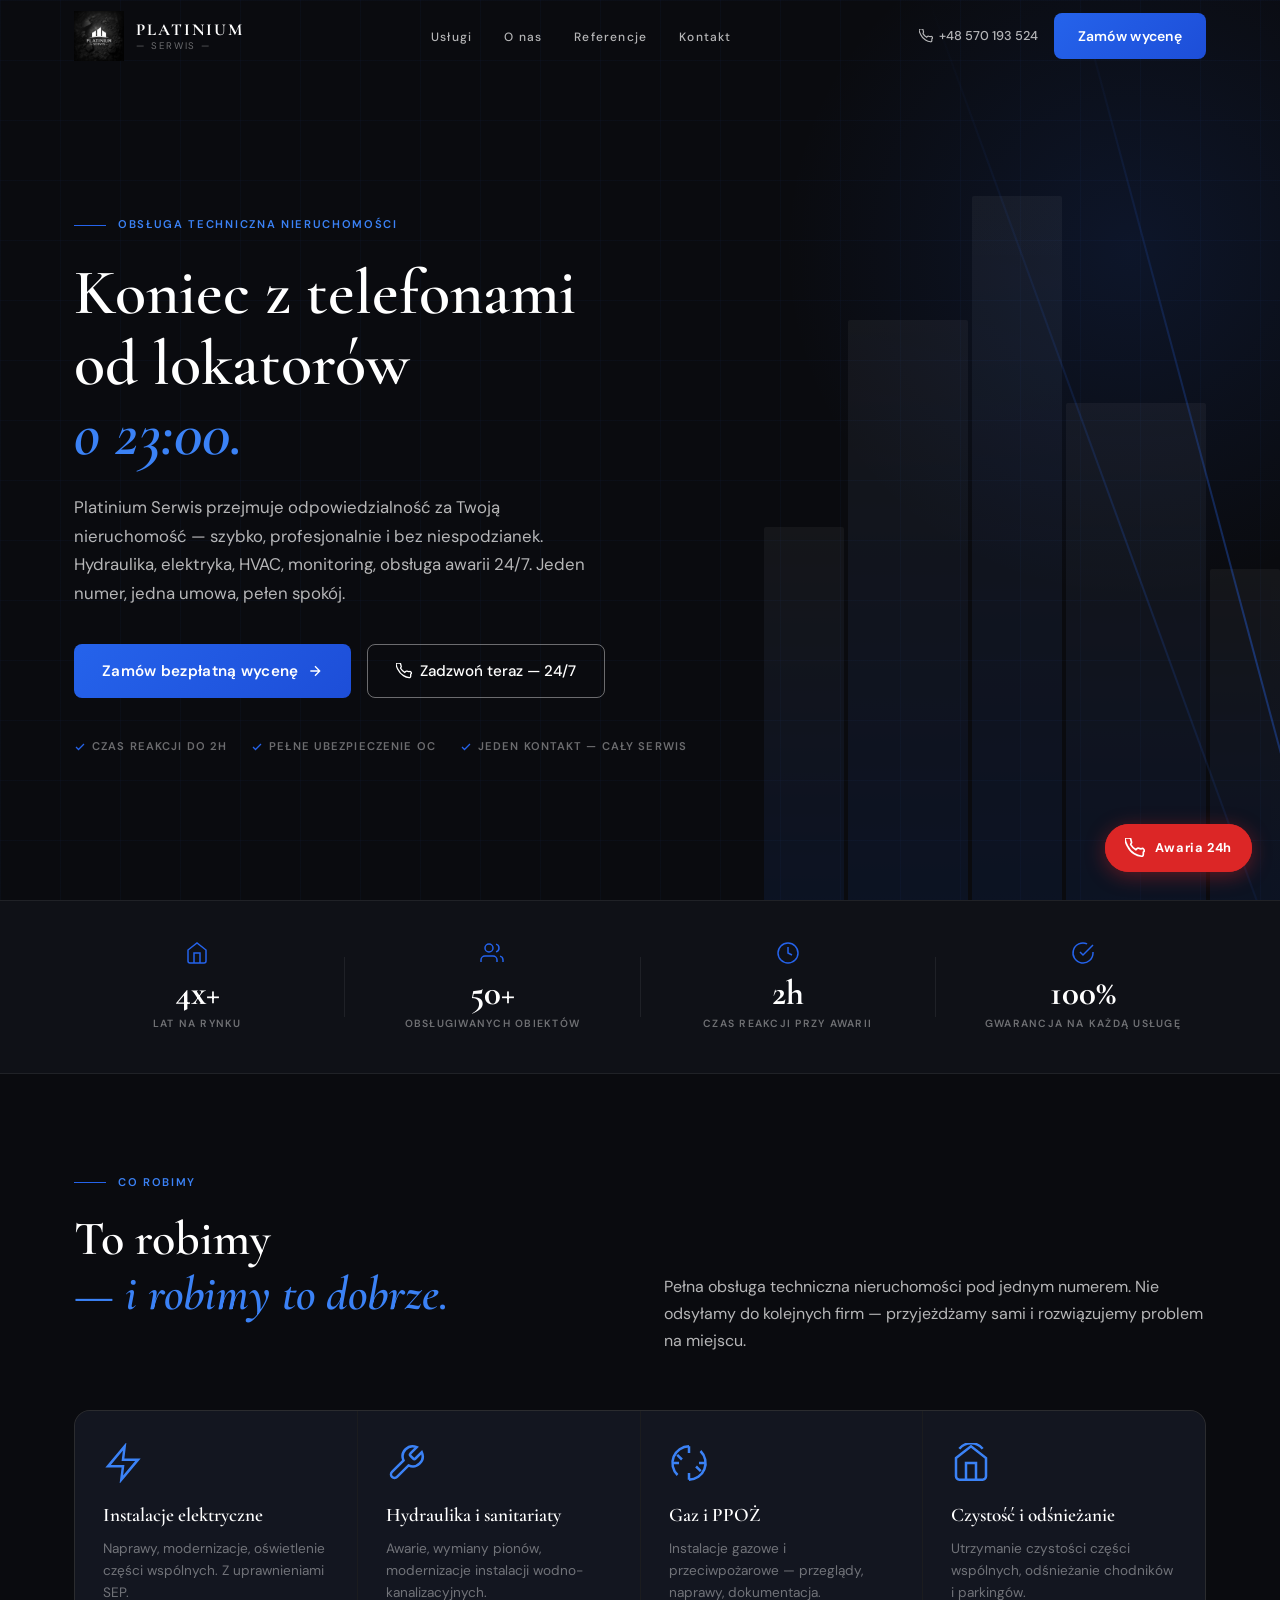
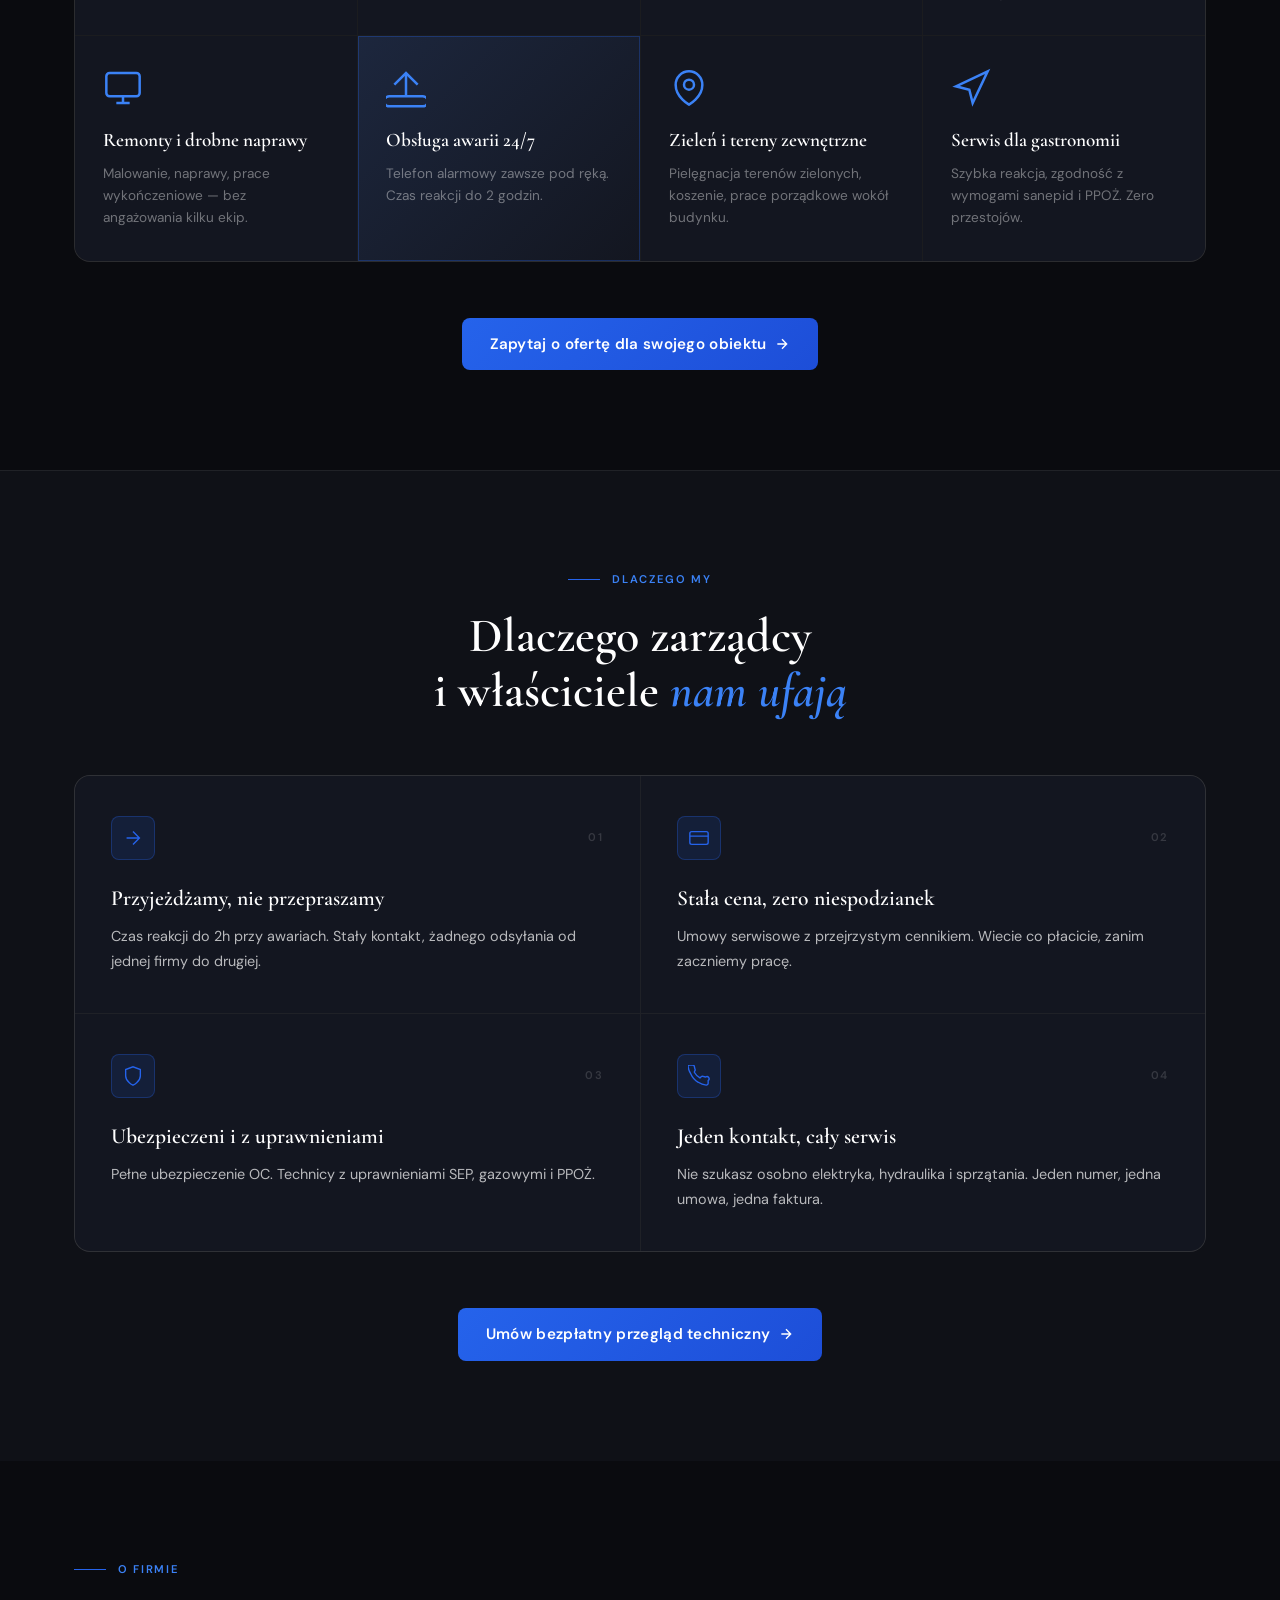
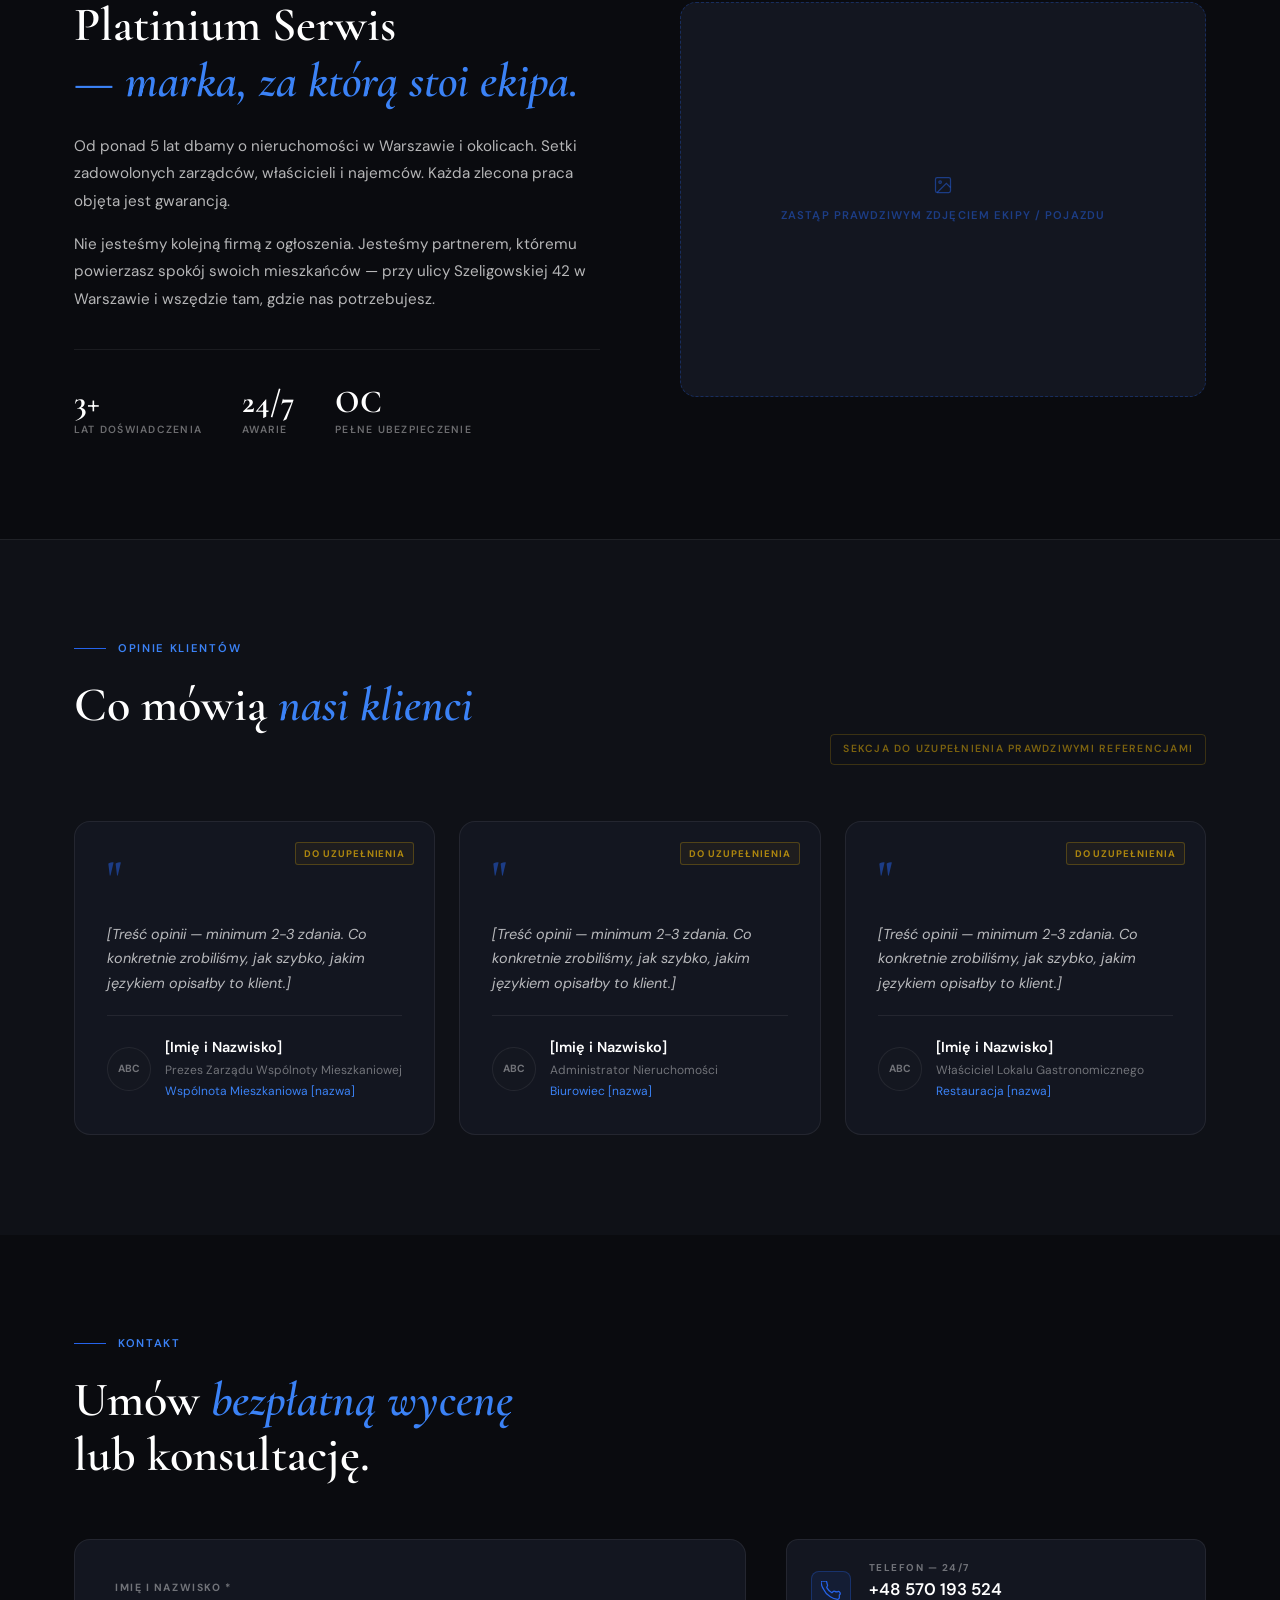
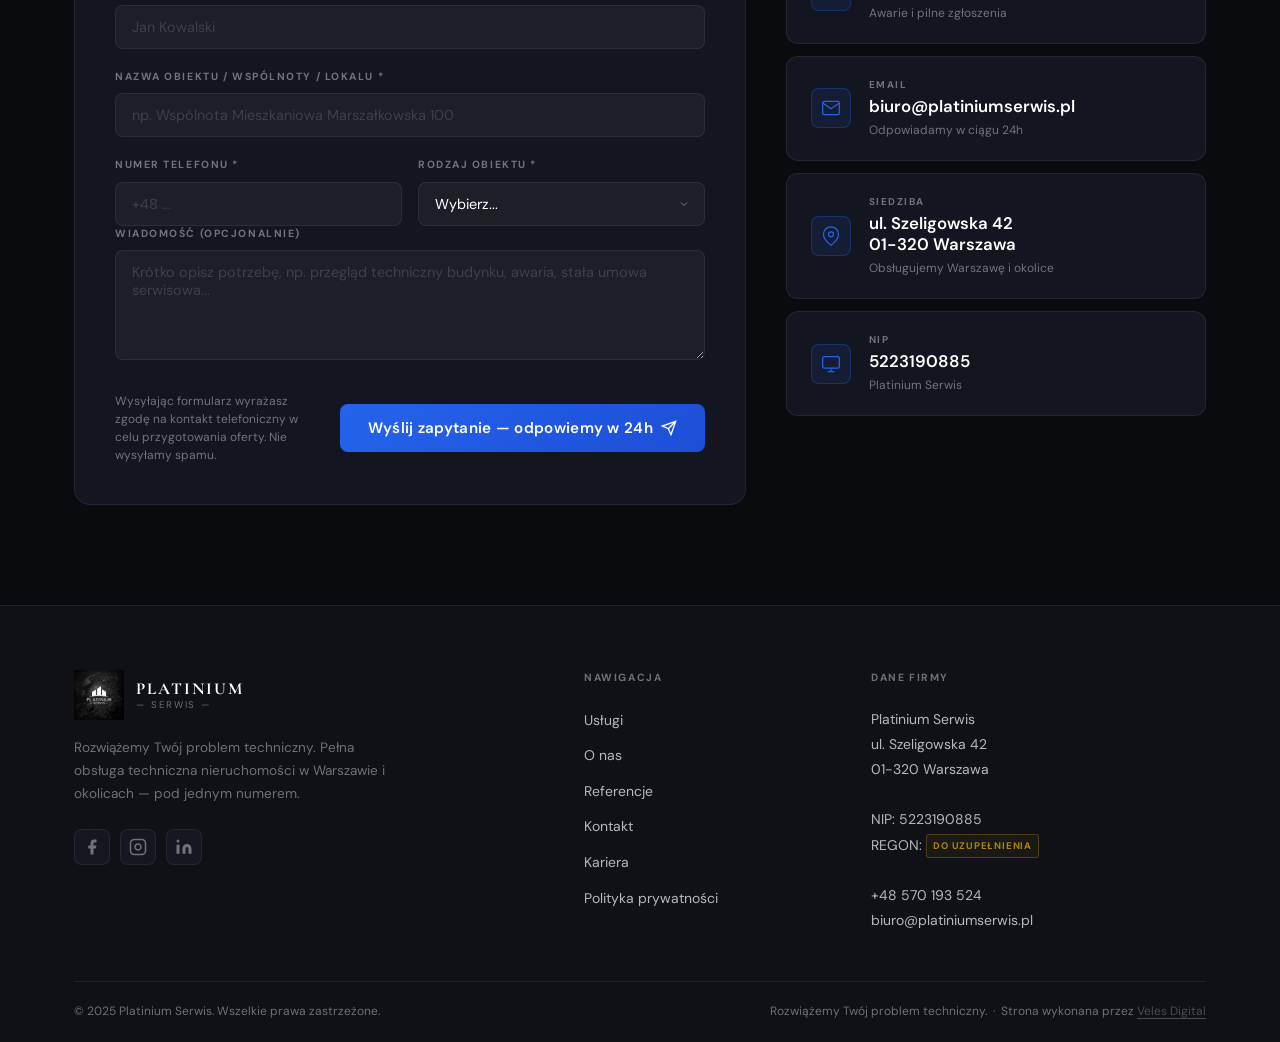
==== platinium-serwis/index.html @ 4d039a0c "first commit" ====
<!DOCTYPE html>
<html lang="pl">
<head>
<meta charset="UTF-8">
<meta name="viewport" content="width=device-width, initial-scale=1.0">
<title>Platinium Serwis – Obsługa Techniczna Nieruchomości | Warszawa</title>
<meta name="description" content="Platinium Serwis – kompleksowa obsługa techniczna nieruchomości w Warszawie. Hydraulika, elektryka, HVAC, monitoring. Czas reakcji do 2h. Zadzwoń: +48 570 193 524">
<link rel="preconnect" href="https://fonts.googleapis.com">
<link rel="preconnect" href="https://fonts.gstatic.com" crossorigin>
<link href="https://fonts.googleapis.com/css2?family=Cormorant+Garamond:ital,wght@0,400;0,600;0,700;1,400;1,600&family=DM+Sans:wght@300;400;500;600&display=swap" rel="stylesheet">
<link rel="stylesheet" href="style.css">
</head>
<body>

<!-- NAVIGATION -->
<nav class="navbar" id="navbar">
  <div class="nav-container">
    <a href="index.html" class="nav-logo">
      <div>
        <image src="static/images/logo-white-on-black.jpg" alt="Platinium Serwis Logo" width="50" height="50">
      </div>
      <div class="logo-text">
        <span class="logo-name">PLATINIUM</span>
        <span class="logo-sub">— SERWIS —</span>
      </div>
    </a>
    <ul class="nav-links">
      <li><a href="#uslugi">Usługi</a></li>
      <li><a href="#o-nas">O nas</a></li>
      <li><a href="#referencje">Referencje</a></li>
      <li><a href="#kontakt">Kontakt</a></li>
    </ul>
    <div class="nav-actions">
      <a href="tel:+48570193524" class="nav-phone">
        <svg width="14" height="14" viewBox="0 0 24 24" fill="none" stroke="currentColor" stroke-width="2"><path d="M22 16.92v3a2 2 0 01-2.18 2 19.79 19.79 0 01-8.63-3.07A19.5 19.5 0 013.07 9.81a19.79 19.79 0 01-3.07-8.67A2 2 0 012 0h3a2 2 0 012 1.72c.127.96.361 1.903.7 2.81a2 2 0 01-.45 2.11L6.91 7.91a16 16 0 006.18 6.18l1.27-1.27a2 2 0 012.11-.45c.907.339 1.85.573 2.81.7A2 2 0 0122 16.92z"/></svg>
        +48 570 193 524
      </a>
      <a href="#kontakt" class="btn-primary">Zamów wycenę</a>
    </div>
    <button class="nav-burger" id="navBurger" aria-label="Menu">
      <span></span><span></span><span></span>
    </button>
  </div>
  <div class="nav-mobile" id="navMobile">
    <a href="#uslugi">Usługi</a>
    <a href="#o-nas">O nas</a>
    <a href="#referencje">Referencje</a>
    <a href="#kontakt">Kontakt</a>
    <a href="tel:+48570193524" class="mobile-phone">+48 570 193 524</a>
    <a href="#kontakt" class="btn-primary">Zamów wycenę</a>
  </div>
</nav>

<!-- HERO -->
<section class="hero" id="hero">
  <div class="hero-bg">
    <div class="hero-grid"></div>
    <div class="hero-glow"></div>
    <div class="hero-buildings">
      <div class="building b1"></div>
      <div class="building b2"></div>
      <div class="building b3"></div>
      <div class="building b4"></div>
      <div class="building b5"></div>
    </div>
    <div class="hero-ray ray1"></div>
    <div class="hero-ray ray2"></div>
  </div>
  <div class="hero-content">
    <div class="hero-badge">
      <span class="badge-line"></span>
      <span>OBSŁUGA TECHNICZNA NIERUCHOMOŚCI</span>
    </div>
    <h1 class="hero-title">
      Koniec z telefonami<br>od lokatorów
      <span class="hero-accent"> o 23:00.</span>
    </h1>
    <p class="hero-desc">Platinium Serwis przejmuje odpowiedzialność za Twoją nieruchomość — szybko, profesjonalnie i bez niespodzianek. Hydraulika, elektryka, HVAC, monitoring, obsługa awarii 24/7. Jeden numer, jedna umowa, pełen spokój.</p>
    <div class="hero-cta">
      <a href="#kontakt" class="btn-primary btn-lg">
        Zamów bezpłatną wycenę
        <svg width="16" height="16" viewBox="0 0 24 24" fill="none" stroke="currentColor" stroke-width="2"><path d="M5 12h14M12 5l7 7-7 7"/></svg>
      </a>
      <a href="tel:+48570193524" class="btn-outline btn-lg">
        <svg width="16" height="16" viewBox="0 0 24 24" fill="none" stroke="currentColor" stroke-width="2"><path d="M22 16.92v3a2 2 0 01-2.18 2 19.79 19.79 0 01-8.63-3.07A19.5 19.5 0 013.07 9.81a19.79 19.79 0 01-3.07-8.67A2 2 0 012 0h3a2 2 0 012 1.72c.127.96.361 1.903.7 2.81a2 2 0 01-.45 2.11L6.91 7.91a16 16 0 006.18 6.18l1.27-1.27a2 2 0 012.11-.45c.907.339 1.85.573 2.81.7A2 2 0 0122 16.92z"/></svg>
        Zadzwoń teraz — 24/7
      </a>
    </div>
    <div class="hero-pills">
      <span><svg width="12" height="12" viewBox="0 0 24 24" fill="none" stroke="currentColor" stroke-width="2.5"><polyline points="20 6 9 17 4 12"/></svg> CZAS REAKCJI DO 2H</span>
      <span><svg width="12" height="12" viewBox="0 0 24 24" fill="none" stroke="currentColor" stroke-width="2.5"><polyline points="20 6 9 17 4 12"/></svg> PEŁNE UBEZPIECZENIE OC</span>
      <span><svg width="12" height="12" viewBox="0 0 24 24" fill="none" stroke="currentColor" stroke-width="2.5"><polyline points="20 6 9 17 4 12"/></svg> JEDEN KONTAKT — CAŁY SERWIS</span>
    </div>
  </div>
</section>

<!-- TRUST BAR -->
<section class="trust-bar">
  <div class="container">
    <div class="trust-grid">
      <div class="trust-item">
        <svg class="trust-icon" viewBox="0 0 24 24" fill="none" stroke="currentColor" stroke-width="1.5"><path d="M3 9l9-7 9 7v11a2 2 0 01-2 2H5a2 2 0 01-2-2z"/><polyline points="9 22 9 12 15 12 15 22"/></svg>
        <div class="trust-num">4x+</div>
        <div class="trust-label">LAT NA RYNKU</div>
      </div>
      <div class="trust-divider"></div>
      <div class="trust-item">
        <svg class="trust-icon" viewBox="0 0 24 24" fill="none" stroke="currentColor" stroke-width="1.5"><path d="M17 21v-2a4 4 0 00-4-4H5a4 4 0 00-4 4v2"/><circle cx="9" cy="7" r="4"/><path d="M23 21v-2a4 4 0 00-3-3.87M16 3.13a4 4 0 010 7.75"/></svg>
        <div class="trust-num">50+</div>
        <div class="trust-label">OBSŁUGIWANYCH OBIEKTÓW</div>
      </div>
      <div class="trust-divider"></div>
      <div class="trust-item">
        <svg class="trust-icon" viewBox="0 0 24 24" fill="none" stroke="currentColor" stroke-width="1.5"><circle cx="12" cy="12" r="10"/><polyline points="12 6 12 12 16 14"/></svg>
        <div class="trust-num">2h</div>
        <div class="trust-label">CZAS REAKCJI PRZY AWARII</div>
      </div>
      <div class="trust-divider"></div>
      <div class="trust-item">
        <svg class="trust-icon" viewBox="0 0 24 24" fill="none" stroke="currentColor" stroke-width="1.5"><path d="M22 11.08V12a10 10 0 11-5.93-9.14"/><polyline points="22 4 12 14.01 9 11.01"/></svg>
        <div class="trust-num">100%</div>
        <div class="trust-label">GWARANCJA NA KAŻDĄ USŁUGĘ</div>
      </div>
    </div>
  </div>
</section>

<!-- SERVICES -->
<section class="services section" id="uslugi">
  <div class="container">
    <div class="section-header-split">
      <div class="section-left">
        <div class="section-badge"><span class="badge-line"></span>CO ROBIMY</div>
        <h2 class="section-title">To robimy<br><em>— i robimy to dobrze.</em></h2>
      </div>
      <div class="section-right">
        <p class="section-desc">Pełna obsługa techniczna nieruchomości pod jednym numerem. Nie odsyłamy do kolejnych firm — przyjeżdżamy sami i rozwiązujemy problem na miejscu.</p>
      </div>
    </div>
    <div class="services-grid">
      <div class="service-card">
        <div class="service-icon">
          <svg viewBox="0 0 24 24" fill="none" stroke="currentColor" stroke-width="1.5"><path d="M13 2L3 14h9l-1 8 10-12h-9l1-8z"/></svg>
        </div>
        <h3>Instalacje elektryczne</h3>
        <p>Naprawy, modernizacje, oświetlenie części wspólnych. Z uprawnieniami SEP.</p>
      </div>
      <div class="service-card">
        <div class="service-icon">
          <svg viewBox="0 0 24 24" fill="none" stroke="currentColor" stroke-width="1.5"><path d="M14.7 6.3a1 1 0 000 1.4l1.6 1.6a1 1 0 001.4 0l3.77-3.77a6 6 0 01-7.94 7.94l-6.91 6.91a2.12 2.12 0 01-3-3l6.91-6.91a6 6 0 017.94-7.94l-3.76 3.76z"/></svg>
        </div>
        <h3>Hydraulika i sanitariaty</h3>
        <p>Awarie, wymiany pionów, modernizacje instalacji wodno-kanalizacyjnych.</p>
      </div>
      <div class="service-card">
        <div class="service-icon">
          <svg viewBox="0 0 24 24" fill="none" stroke="currentColor" stroke-width="1.5"><path d="M12 2a10 10 0 00-6.88 17.19M12 2v4M4.93 7.07l2.83 2.83M2 12h4M12 22a10 10 0 006.88-17.19M12 22v-4M19.07 16.93l-2.83-2.83M22 12h-4"/></svg>
        </div>
        <h3>Gaz i PPOŻ</h3>
        <p>Instalacje gazowe i przeciwpożarowe — przeglądy, naprawy, dokumentacja.</p>
      </div>
      <div class="service-card">
        <div class="service-icon">
          <svg viewBox="0 0 24 24" fill="none" stroke="currentColor" stroke-width="1.5"><path d="M3 9l9-7 9 7v11a2 2 0 01-2 2H5a2 2 0 01-2-2z"/><path d="M9 22V12h6v10"/><path d="M5 3.5A9 9 0 0119 3.5"/></svg>
        </div>
        <h3>Czystość i odśnieżanie</h3>
        <p>Utrzymanie czystości części wspólnych, odśnieżanie chodników i parkingów.</p>
      </div>
      <div class="service-card">
        <div class="service-icon">
          <svg viewBox="0 0 24 24" fill="none" stroke="currentColor" stroke-width="1.5"><rect x="2" y="3" width="20" height="14" rx="2"/><path d="M8 21h8M12 17v4"/></svg>
        </div>
        <h3>Remonty i drobne naprawy</h3>
        <p>Malowanie, naprawy, prace wykończeniowe — bez angażowania kilku ekip.</p>
      </div>
      <div class="service-card service-card--highlight">
        <div class="service-icon">
          <svg viewBox="0 0 24 24" fill="none" stroke="currentColor" stroke-width="1.5"><path d="M22 17H2a3 3 0 000 6h20a3 3 0 000-6z"/><path d="M12 17V3"/><path d="M5 10l7-7 7 7"/></svg>
        </div>
        <h3>Obsługa awarii 24/7</h3>
        <p>Telefon alarmowy zawsze pod ręką. Czas reakcji do 2 godzin.</p>
      </div>
      <div class="service-card">
        <div class="service-icon">
          <svg viewBox="0 0 24 24" fill="none" stroke="currentColor" stroke-width="1.5"><path d="M12 22s-8-4.5-8-11.8A8 8 0 0112 2a8 8 0 018 8.2c0 7.3-8 11.8-8 11.8z"/><circle cx="12" cy="10" r="3"/></svg>
        </div>
        <h3>Zieleń i tereny zewnętrzne</h3>
        <p>Pielęgnacja terenów zielonych, koszenie, prace porządkowe wokół budynku.</p>
      </div>
      <div class="service-card">
        <div class="service-icon">
          <svg viewBox="0 0 24 24" fill="none" stroke="currentColor" stroke-width="1.5"><path d="M3 11l19-9-9 19-2-8-8-2z"/></svg>
        </div>
        <h3>Serwis dla gastronomii</h3>
        <p>Szybka reakcja, zgodność z wymogami sanepid i PPOŻ. Zero przestojów.</p>
      </div>
    </div>
    <div class="section-cta">
      <a href="#kontakt" class="btn-primary btn-lg">
        Zapytaj o ofertę dla swojego obiektu
        <svg width="16" height="16" viewBox="0 0 24 24" fill="none" stroke="currentColor" stroke-width="2"><path d="M5 12h14M12 5l7 7-7 7"/></svg>
      </a>
    </div>
  </div>
</section>

<!-- WHY US -->
<section class="why-us section" id="dlaczego">
  <div class="container">
    <div class="section-badge"><span class="badge-line"></span>DLACZEGO MY</div>
    <h2 class="section-title">Dlaczego zarządcy<br>i właściciele <em>nam ufają</em></h2>
    <div class="why-grid">
      <div class="why-card">
        <div class="why-header">
          <div class="why-icon">
            <svg viewBox="0 0 24 24" fill="none" stroke="currentColor" stroke-width="1.5"><path d="M5 12h14M12 5l7 7-7 7"/></svg>
          </div>
          <span class="why-num">01</span>
        </div>
        <h3>Przyjeżdżamy, nie przepraszamy</h3>
        <p>Czas reakcji do 2h przy awariach. Stały kontakt, żadnego odsyłania od jednej firmy do drugiej.</p>
      </div>
      <div class="why-card">
        <div class="why-header">
          <div class="why-icon">
            <svg viewBox="0 0 24 24" fill="none" stroke="currentColor" stroke-width="1.5"><rect x="2" y="5" width="20" height="14" rx="2"/><path d="M2 10h20"/></svg>
          </div>
          <span class="why-num">02</span>
        </div>
        <h3>Stała cena, zero niespodzianek</h3>
        <p>Umowy serwisowe z przejrzystym cennikiem. Wiecie co płacicie, zanim zaczniemy pracę.</p>
      </div>
      <div class="why-card">
        <div class="why-header">
          <div class="why-icon">
            <svg viewBox="0 0 24 24" fill="none" stroke="currentColor" stroke-width="1.5"><path d="M12 22s8-4 8-10V5l-8-3-8 3v7c0 6 8 10 8 10z"/></svg>
          </div>
          <span class="why-num">03</span>
        </div>
        <h3>Ubezpieczeni i z uprawnieniami</h3>
        <p>Pełne ubezpieczenie OC. Technicy z uprawnieniami SEP, gazowymi i PPOŻ.</p>
      </div>
      <div class="why-card">
        <div class="why-header">
          <div class="why-icon">
            <svg viewBox="0 0 24 24" fill="none" stroke="currentColor" stroke-width="1.5"><path d="M22 16.92v3a2 2 0 01-2.18 2 19.79 19.79 0 01-8.63-3.07A19.5 19.5 0 013.07 9.81a19.79 19.79 0 01-3.07-8.67A2 2 0 012 0h3a2 2 0 012 1.72c.127.96.361 1.903.7 2.81a2 2 0 01-.45 2.11L6.91 7.91a16 16 0 006.18 6.18l1.27-1.27a2 2 0 012.11-.45c.907.339 1.85.573 2.81.7A2 2 0 0122 16.92z"/></svg>
          </div>
          <span class="why-num">04</span>
        </div>
        <h3>Jeden kontakt, cały serwis</h3>
        <p>Nie szukasz osobno elektryka, hydraulika i sprzątania. Jeden numer, jedna umowa, jedna faktura.</p>
      </div>
    </div>
    <div class="section-cta">
      <a href="#kontakt" class="btn-primary btn-lg">
        Umów bezpłatny przegląd techniczny
        <svg width="16" height="16" viewBox="0 0 24 24" fill="none" stroke="currentColor" stroke-width="2"><path d="M5 12h14M12 5l7 7-7 7"/></svg>
      </a>
    </div>
  </div>
</section>

<!-- ABOUT -->
<section class="about section" id="o-nas">
  <div class="container">
    <div class="about-grid">
      <div class="about-content">
        <div class="section-badge"><span class="badge-line"></span>O FIRMIE</div>
        <h2 class="section-title">Platinium Serwis<br><em>— marka, za którą stoi ekipa.</em></h2>
        <p>Od ponad 5 lat dbamy o nieruchomości w Warszawie i okolicach. Setki zadowolonych zarządców, właścicieli i najemców. Każda zlecona praca objęta jest gwarancją.</p>
        <p>Nie jesteśmy kolejną firmą z ogłoszenia. Jesteśmy partnerem, któremu powierzasz spokój swoich mieszkańców — przy ulicy Szeligowskiej 42 w Warszawie i wszędzie tam, gdzie nas potrzebujesz.</p>
        <div class="about-stats">
          <div class="about-stat">
            <span class="stat-val">3+</span>
            <span class="stat-label">LAT DOŚWIADCZENIA</span>
          </div>
          <div class="about-stat">
            <span class="stat-val">24/7</span>
            <span class="stat-label">AWARIE</span>
          </div>
          <div class="about-stat">
            <span class="stat-val">OC</span>
            <span class="stat-label">PEŁNE UBEZPIECZENIE</span>
          </div>
        </div>
      </div>
      <div class="about-image">
        <div class="about-img-placeholder">
          <div class="placeholder-label">
            <svg width="20" height="20" viewBox="0 0 24 24" fill="none" stroke="currentColor" stroke-width="1.5"><rect x="3" y="3" width="18" height="18" rx="2"/><circle cx="8.5" cy="8.5" r="1.5"/><polyline points="21 15 16 10 5 21"/></svg>
            ZASTĄP PRAWDZIWYM ZDJĘCIEM EKIPY / POJAZDU
          </div>
        </div>
      </div>
    </div>
  </div>
</section>

<!-- TESTIMONIALS -->
<section class="testimonials section" id="referencje">
  <div class="container">
    <div class="testimonials-header">
      <div>
        <div class="section-badge"><span class="badge-line"></span>OPINIE KLIENTÓW</div>
        <h2 class="section-title">Co mówią <em>nasi klienci</em></h2>
      </div>
      <div class="testimonials-note">SEKCJA DO UZUPEŁNIENIA PRAWDZIWYMI REFERENCJAMI</div>
    </div>
    <div class="testimonials-grid">
      <div class="testimonial-card">
        <div class="testimonial-placeholder-badge">DO UZUPEŁNIENIA</div>
        <div class="quote-mark">"</div>
        <p class="testimonial-text">[Treść opinii — minimum 2-3 zdania. Co konkretnie zrobiliśmy, jak szybko, jakim językiem opisałby to klient.]</p>
        <div class="testimonial-author">
          <div class="author-avatar">ABC</div>
          <div class="author-info">
            <strong>[Imię i Nazwisko]</strong>
            <span>Prezes Zarządu Wspólnoty Mieszkaniowej</span>
            <span class="author-building">Wspólnota Mieszkaniowa [nazwa]</span>
          </div>
        </div>
      </div>
      <div class="testimonial-card">
        <div class="testimonial-placeholder-badge">DO UZUPEŁNIENIA</div>
        <div class="quote-mark">"</div>
        <p class="testimonial-text">[Treść opinii — minimum 2-3 zdania. Co konkretnie zrobiliśmy, jak szybko, jakim językiem opisałby to klient.]</p>
        <div class="testimonial-author">
          <div class="author-avatar">ABC</div>
          <div class="author-info">
            <strong>[Imię i Nazwisko]</strong>
            <span>Administrator Nieruchomości</span>
            <span class="author-building">Biurowiec [nazwa]</span>
          </div>
        </div>
      </div>
      <div class="testimonial-card">
        <div class="testimonial-placeholder-badge">DO UZUPEŁNIENIA</div>
        <div class="quote-mark">"</div>
        <p class="testimonial-text">[Treść opinii — minimum 2-3 zdania. Co konkretnie zrobiliśmy, jak szybko, jakim językiem opisałby to klient.]</p>
        <div class="testimonial-author">
          <div class="author-avatar">ABC</div>
          <div class="author-info">
            <strong>[Imię i Nazwisko]</strong>
            <span>Właściciel Lokalu Gastronomicznego</span>
            <span class="author-building">Restauracja [nazwa]</span>
          </div>
        </div>
      </div>
    </div>
  </div>
</section>

<!-- CONTACT -->
<section class="contact section" id="kontakt">
  <div class="container">
    <div class="section-badge"><span class="badge-line"></span>KONTAKT</div>
    <h2 class="section-title contact-title">Umów <em>bezpłatną wycenę</em><br>lub konsultację.</h2>
    <div class="contact-grid">
      <div class="contact-form-wrap">
        <form id="contactForm" action="contact.php" method="POST">
          <div class="form-group">
            <label for="name">IMIĘ I NAZWISKO *</label>
            <input type="text" id="name" name="name" placeholder="Jan Kowalski" required>
          </div>
          <div class="form-group">
            <label for="obiekt">NAZWA OBIEKTU / WSPÓLNOTY / LOKALU *</label>
            <input type="text" id="obiekt" name="obiekt" placeholder="np. Wspólnota Mieszkaniowa Marszałkowska 100" required>
          </div>
          <div class="form-row">
            <div class="form-group">
              <label for="phone">NUMER TELEFONU *</label>
              <input type="tel" id="phone" name="phone" placeholder="+48 ..." required>
            </div>
            <div class="form-group">
              <label for="type">RODZAJ OBIEKTU *</label>
              <select id="type" name="type" required>
                <option value="">Wybierz...</option>
                <option>Wspólnota mieszkaniowa</option>
                <option>Kamienica</option>
                <option>Biurowiec</option>
                <option>Lokal gastronomiczny</option>
                <option>Inne</option>
              </select>
            </div>
          </div>
          <div class="form-group">
            <label for="message">WIADOMOŚĆ (OPCJONALNIE)</label>
            <textarea id="message" name="message" rows="4" placeholder="Krótko opisz potrzebę, np. przegląd techniczny budynku, awaria, stała umowa serwisowa..."></textarea>
          </div>
          <div class="form-footer">
            <p class="form-consent">Wysyłając formularz wyrażasz zgodę na kontakt telefoniczny w celu przygotowania oferty. Nie wysyłamy spamu.</p>
            <button type="submit" class="btn-primary btn-lg btn-submit">
              <span>Wyślij zapytanie — odpowiemy w 24h</span>
              <svg width="16" height="16" viewBox="0 0 24 24" fill="none" stroke="currentColor" stroke-width="2"><path d="M22 2L11 13M22 2l-7 20-4-9-9-4 20-7z"/></svg>
            </button>
          </div>
          <div class="form-success" id="formSuccess">
            <svg width="24" height="24" viewBox="0 0 24 24" fill="none" stroke="currentColor" stroke-width="2"><path d="M22 11.08V12a10 10 0 11-5.93-9.14"/><polyline points="22 4 12 14.01 9 11.01"/></svg>
            Dziękujemy! Skontaktujemy się z Tobą w ciągu 24 godzin.
          </div>
        </form>
      </div>
      <div class="contact-info">
        <div class="contact-card">
          <div class="contact-card-icon">
            <svg viewBox="0 0 24 24" fill="none" stroke="currentColor" stroke-width="1.5"><path d="M22 16.92v3a2 2 0 01-2.18 2 19.79 19.79 0 01-8.63-3.07A19.5 19.5 0 013.07 9.81a19.79 19.79 0 01-3.07-8.67A2 2 0 012 0h3a2 2 0 012 1.72c.127.96.361 1.903.7 2.81a2 2 0 01-.45 2.11L6.91 7.91a16 16 0 006.18 6.18l1.27-1.27a2 2 0 012.11-.45c.907.339 1.85.573 2.81.7A2 2 0 0122 16.92z"/></svg>
          </div>
          <div class="contact-card-body">
            <span class="contact-card-label">TELEFON — 24/7</span>
            <a href="tel:+48570193524" class="contact-card-value">+48 570 193 524</a>
            <span class="contact-card-sub">Awarie i pilne zgłoszenia</span>
          </div>
        </div>
        <div class="contact-card">
          <div class="contact-card-icon">
            <svg viewBox="0 0 24 24" fill="none" stroke="currentColor" stroke-width="1.5"><path d="M4 4h16c1.1 0 2 .9 2 2v12c0 1.1-.9 2-2 2H4c-1.1 0-2-.9-2-2V6c0-1.1.9-2 2-2z"/><polyline points="22,6 12,13 2,6"/></svg>
          </div>
          <div class="contact-card-body">
            <span class="contact-card-label">EMAIL</span>
            <a href="mailto:biuro@platiniumserwis.pl" class="contact-card-value">biuro@platiniumserwis.pl</a>
            <span class="contact-card-sub">Odpowiadamy w ciągu 24h</span>
          </div>
        </div>
        <div class="contact-card">
          <div class="contact-card-icon">
            <svg viewBox="0 0 24 24" fill="none" stroke="currentColor" stroke-width="1.5"><path d="M21 10c0 7-9 13-9 13s-9-6-9-13a9 9 0 0118 0z"/><circle cx="12" cy="10" r="3"/></svg>
          </div>
          <div class="contact-card-body">
            <span class="contact-card-label">SIEDZIBA</span>
            <span class="contact-card-value">ul. Szeligowska 42<br>01-320 Warszawa</span>
            <span class="contact-card-sub">Obsługujemy Warszawę i okolice</span>
          </div>
        </div>
        <div class="contact-card">
          <div class="contact-card-icon">
            <svg viewBox="0 0 24 24" fill="none" stroke="currentColor" stroke-width="1.5"><rect x="2" y="3" width="20" height="14" rx="2"/><path d="M8 21h8M12 17v4"/></svg>
          </div>
          <div class="contact-card-body">
            <span class="contact-card-label">NIP</span>
            <span class="contact-card-value">5223190885</span>
            <span class="contact-card-sub">Platinium Serwis</span>
          </div>
        </div>
      </div>
    </div>
  </div>
</section>

<!-- FOOTER -->
<footer class="footer">
  <div class="container">
    <div class="footer-grid">
      <div class="footer-brand">
        <a href="index.html" class="nav-logo footer-logo">
          <div>
            <image src="static/images/logo-white-on-black.jpg" alt="Platinium Serwis Logo" width="50" height="50"></image>
          </div>
          <div class="logo-text">
            <span class="logo-name">PLATINIUM</span>
            <span class="logo-sub">— SERWIS —</span>
          </div>
        </a>
        <p class="footer-tagline">Rozwiążemy Twój problem techniczny. Pełna obsługa techniczna nieruchomości w Warszawie i okolicach — pod jednym numerem.</p>
        <div class="footer-social">
          <a href="#" target="_blank" rel="noopener" aria-label="Facebook">
            <svg viewBox="0 0 24 24" fill="currentColor"><path d="M18 2h-3a5 5 0 00-5 5v3H7v4h3v8h4v-8h3l1-4h-4V7a1 1 0 011-1h3z"/></svg>
          </a>
          <a href="#" target="_blank" rel="noopener" aria-label="Instagram">
            <svg viewBox="0 0 24 24" fill="none" stroke="currentColor" stroke-width="2"><rect x="2" y="2" width="20" height="20" rx="5" ry="5"/><path d="M16 11.37A4 4 0 1112.63 8 4 4 0 0116 11.37z"/><line x1="17.5" y1="6.5" x2="17.51" y2="6.5"/></svg>
          </a>
          <a href="https://pl.linkedin.com/company/platinium-serwis" target="_blank" rel="noopener" aria-label="LinkedIn">
            <svg viewBox="0 0 24 24" fill="currentColor"><path d="M16 8a6 6 0 016 6v7h-4v-7a2 2 0 00-2-2 2 2 0 00-2 2v7h-4v-7a6 6 0 016-6zM2 9h4v12H2z"/><circle cx="4" cy="4" r="2"/></svg>
          </a>
        </div>
      </div>
      <div class="footer-nav">
        <h4>NAWIGACJA</h4>
        <ul>
          <li><a href="#uslugi">Usługi</a></li>
          <li><a href="#o-nas">O nas</a></li>
          <li><a href="#referencje">Referencje</a></li>
          <li><a href="#kontakt">Kontakt</a></li>
          <li><a href="kariera.html">Kariera</a></li>
          <li><a href="polityka-prywatnosci.html">Polityka prywatności</a></li>
        </ul>
      </div>
      <div class="footer-data">
        <h4>DANE FIRMY</h4>
        <address>
          Platinium Serwis<br>
          ul. Szeligowska 42<br>
          01-320 Warszawa<br>
          <br>
          NIP: 5223190885<br>
          REGON: <span class="placeholder-tag">DO UZUPEŁNIENIA</span><br>
          <br>
          <a href="tel:+48570193524">+48 570 193 524</a><br>
          <a href="mailto:biuro@platiniumserwis.pl">biuro@platiniumserwis.pl</a>
        </address>
      </div>
    </div>
    <div class="footer-bottom">
      <span>© 2025 Platinium Serwis. Wszelkie prawa zastrzeżone.</span>
      <span>
        Rozwiążemy Twój problem techniczny. &nbsp;·&nbsp;
        Strona wykonana przez <a href="https://velesdigital.pl" target="_blank" rel="noopener" style="color: inherit; opacity: 0.6; text-decoration: underline; text-underline-offset: 3px; transition: opacity 0.2s ease;" onmouseover="this.style.opacity='1'" onmouseout="this.style.opacity='0.6'">Veles Digital</a>
      </span>
    </div>
  </div>
</footer>

<!-- FLOATING EMERGENCY BUTTON -->
<a href="tel:+48570193524" class="emergency-btn" aria-label="Awaria 24h">
  <span class="emergency-pulse"></span>
  <svg width="20" height="20" viewBox="0 0 24 24" fill="none" stroke="currentColor" stroke-width="2"><path d="M22 16.92v3a2 2 0 01-2.18 2 19.79 19.79 0 01-8.63-3.07A19.5 19.5 0 013.07 9.81a19.79 19.79 0 01-3.07-8.67A2 2 0 012 0h3a2 2 0 012 1.72c.127.96.361 1.903.7 2.81a2 2 0 01-.45 2.11L6.91 7.91a16 16 0 006.18 6.18l1.27-1.27a2 2 0 012.11-.45c.907.339 1.85.573 2.81.7A2 2 0 0122 16.92z"/></svg>
  <span>Awaria 24h</span>
</a>

<script src="script.js"></script>
</body>
</html>
---- platinium-serwis/style.css ----
/* ============================================
   PLATINIUM SERWIS – Main Stylesheet
   ============================================ */

:root {
  --blue: #2563EB;
  --blue-light: #3B82F6;
  --blue-dark: #1D4ED8;
  --bg: #0a0b0f;
  --bg-2: #0f1117;
  --bg-3: #141720;
  --bg-card: #131620;
  --bg-card-hover: #181b28;
  --border: rgba(255,255,255,0.07);
  --border-blue: rgba(37,99,235,0.3);
  --white: #ffffff;
  --white-70: rgba(255,255,255,0.7);
  --white-40: rgba(255,255,255,0.4);
  --white-15: rgba(255,255,255,0.15);
  --white-07: rgba(255,255,255,0.07);
  --font-display: 'Cormorant Garamond', Georgia, serif;
  --font-body: 'DM Sans', system-ui, sans-serif;
  --radius: 12px;
  --radius-sm: 8px;
  --radius-lg: 16px;
  --transition: 0.25s cubic-bezier(0.4, 0, 0.2, 1);
}

*, *::before, *::after { box-sizing: border-box; margin: 0; padding: 0; }

html { scroll-behavior: smooth; font-size: 16px; overflow-x: hidden; }

body {
  font-family: var(--font-body);
  background: var(--bg);
  color: var(--white);
  line-height: 1.6;
  overflow-x: hidden;
  max-width: 100vw;
  -webkit-font-smoothing: antialiased;
}

img { max-width: 100%; display: block; }
a { text-decoration: none; color: inherit; }
ul { list-style: none; }
address { font-style: normal; }

.container {
  max-width: 1180px;
  margin: 0 auto;
  padding: 0 24px;
}

.section { padding: 100px 0; }

/* ============================================
   BUTTONS
   ============================================ */

.btn-primary {
  display: inline-flex;
  align-items: center;
  gap: 8px;
  background: linear-gradient(135deg, var(--blue) 0%, var(--blue-dark) 100%);
  color: var(--white);
  padding: 12px 24px;
  border-radius: var(--radius-sm);
  font-family: var(--font-body);
  font-size: 0.875rem;
  font-weight: 600;
  letter-spacing: 0.02em;
  border: none;
  cursor: pointer;
  transition: var(--transition);
  white-space: nowrap;
}

.btn-primary:hover {
  background: linear-gradient(135deg, var(--blue-light) 0%, var(--blue) 100%);
  transform: translateY(-1px);
  box-shadow: 0 8px 24px rgba(37,99,235,0.35);
}

.btn-primary.btn-lg { padding: 14px 28px; font-size: 0.95rem; border-radius: var(--radius-sm); }

.btn-outline {
  display: inline-flex;
  align-items: center;
  gap: 8px;
  background: transparent;
  color: var(--white);
  padding: 12px 24px;
  border-radius: var(--radius-sm);
  font-family: var(--font-body);
  font-size: 0.875rem;
  font-weight: 500;
  border: 1px solid var(--white-40);
  cursor: pointer;
  transition: var(--transition);
  white-space: nowrap;
}

.btn-outline:hover {
  border-color: var(--white-70);
  background: var(--white-07);
}

.btn-outline.btn-lg { padding: 14px 28px; font-size: 0.95rem; }

.section-cta {
  display: flex;
  justify-content: center;
  margin-top: 56px;
}

/* ============================================
   SECTION HEADERS
   ============================================ */

.section-badge {
  display: flex;
  align-items: center;
  gap: 12px;
  font-family: var(--font-body);
  font-size: 0.7rem;
  font-weight: 600;
  letter-spacing: 0.15em;
  color: var(--blue-light);
  margin-bottom: 20px;
}

.badge-line {
  display: block;
  width: 32px;
  height: 1px;
  background: var(--blue);
}

.section-title {
  font-family: var(--font-display);
  font-size: clamp(2rem, 4vw, 3rem);
  font-weight: 600;
  line-height: 1.15;
  color: var(--white);
  margin-bottom: 32px;
}

.section-title em {
  font-style: italic;
  color: var(--blue-light);
}

.section-header-split {
  display: grid;
  grid-template-columns: 1fr 1fr;
  gap: 48px;
  align-items: end;
  margin-bottom: 56px;
}

.section-desc {
  color: var(--white-70);
  font-size: 1rem;
  line-height: 1.7;
}

/* ============================================
   NAVBAR
   ============================================ */

.navbar {
  position: fixed;
  top: 0;
  left: 0;
  right: 0;
  z-index: 100;
  padding: 0;
  transition: background 0.3s, box-shadow 0.3s;
}

.navbar.scrolled {
  background: rgba(10, 11, 15, 0.95);
  backdrop-filter: blur(16px);
  -webkit-backdrop-filter: blur(16px);
  box-shadow: 0 1px 0 var(--border);
}

.nav-container {
  max-width: 1180px;
  margin: 0 auto;
  padding: 0 24px;
  height: 72px;
  display: flex;
  align-items: center;
  gap: 40px;
}

.nav-logo {
  display: flex;
  align-items: center;
  gap: 12px;
  flex-shrink: 0;
}

.logo-icon {
  width: 38px;
  height: 38px;
  background: linear-gradient(135deg, #1e2235 0%, #252a3d 100%);
  border: 1px solid var(--border-blue);
  border-radius: 10px;
  display: flex;
  align-items: center;
  justify-content: center;
  padding: 6px;
  flex-shrink: 0;
}

.logo-icon svg { width: 100%; height: 100%; }

.logo-text {
  display: flex;
  flex-direction: column;
  line-height: 1;
}

.logo-name {
  font-family: var(--font-display);
  font-size: 1.05rem;
  font-weight: 700;
  letter-spacing: 0.12em;
  color: var(--white);
}

.logo-sub {
  font-family: var(--font-body);
  font-size: 0.6rem;
  letter-spacing: 0.2em;
  color: var(--white-40);
  margin-top: 2px;
}

.nav-links {
  display: flex;
  gap: 4px;
  flex: 1;
  justify-content: center;
}

.nav-links a {
  font-size: 0.75rem;
  font-weight: 500;
  letter-spacing: 0.1em;
  color: var(--white-70);
  padding: 8px 14px;
  border-radius: 6px;
  transition: var(--transition);
}

.nav-links a:hover { color: var(--white); background: var(--white-07); }

.nav-actions {
  display: flex;
  align-items: center;
  gap: 16px;
  flex-shrink: 0;
}

.nav-phone {
  display: flex;
  align-items: center;
  gap: 6px;
  font-size: 0.8rem;
  font-weight: 500;
  color: var(--white-70);
  transition: var(--transition);
}

.nav-phone:hover { color: var(--white); }

.nav-burger {
  display: none;
  flex-direction: column;
  gap: 5px;
  background: none;
  border: none;
  cursor: pointer;
  padding: 4px;
  margin-left: auto;
}

.nav-burger span {
  display: block;
  width: 22px;
  height: 2px;
  background: var(--white);
  border-radius: 2px;
  transition: var(--transition);
}

.nav-mobile {
  display: none;
  flex-direction: column;
  padding: 16px 24px 24px;
  background: rgba(10,11,15,0.98);
  border-top: 1px solid var(--border);
  gap: 4px;
}

.nav-mobile a {
  font-size: 0.9rem;
  font-weight: 500;
  color: var(--white-70);
  padding: 10px 0;
  border-bottom: 1px solid var(--border);
  transition: var(--transition);
}

.nav-mobile a:last-child { border-bottom: none; margin-top: 8px; }
.nav-mobile a:hover { color: var(--white); }
.nav-mobile .mobile-phone { color: var(--blue-light); }
.nav-mobile .btn-primary { text-align: center; justify-content: center; margin-top: 8px; }

/* ============================================
   HERO
   ============================================ */

.hero {
  position: relative;
  min-height: 100vh;
  display: flex;
  align-items: center;
  padding-top: 72px;
  overflow: hidden;
}

.hero-bg {
  position: absolute;
  inset: 0;
  z-index: 0;
}

.hero-grid {
  position: absolute;
  inset: 0;
  background-image:
    linear-gradient(rgba(37,99,235,0.04) 1px, transparent 1px),
    linear-gradient(90deg, rgba(37,99,235,0.04) 1px, transparent 1px);
  background-size: 60px 60px;
}

.hero-glow {
  position: absolute;
  top: -100px;
  right: -200px;
  width: 700px;
  height: 700px;
  background: radial-gradient(circle, rgba(37,99,235,0.12) 0%, transparent 70%);
  pointer-events: none;
}

.hero-buildings {
  position: absolute;
  right: 0;
  bottom: 0;
  top: 72px;
  width: 55%;
  display: flex;
  align-items: flex-end;
  justify-content: flex-end;
  gap: 4px;
  padding-right: 0;
  opacity: 0.15;
}

.building {
  background: linear-gradient(to top, rgba(37,99,235,0.6), rgba(255,255,255,0.3));
  border-radius: 2px 2px 0 0;
  flex-shrink: 0;
}

.b1 { width: 80px; height: 45%; }
.b2 { width: 120px; height: 70%; }
.b3 { width: 90px; height: 85%; }
.b4 { width: 140px; height: 60%; }
.b5 { width: 70px; height: 40%; }

.hero-ray {
  position: absolute;
  top: 0;
  right: 200px;
  width: 2px;
  height: 100%;
  background: linear-gradient(to bottom, transparent, rgba(37,99,235,0.4), transparent);
  transform: rotate(-15deg) scaleY(1.5);
  transform-origin: top center;
}

.ray2 {
  right: 350px;
  opacity: 0.5;
  transform: rotate(-20deg) scaleY(1.3);
}

.hero-content {
  position: relative;
  z-index: 1;
  max-width: 640px;
  padding: 80px 0 80px 24px;
  margin-left: calc((100vw - 1180px) / 2);
}

@media (max-width: 1220px) {
  .hero-content { margin-left: 24px; }
}

.hero-badge {
  display: flex;
  align-items: center;
  gap: 12px;
  font-size: 0.7rem;
  font-weight: 600;
  letter-spacing: 0.15em;
  color: var(--blue-light);
  margin-bottom: 24px;
}

.hero-title {
  font-family: var(--font-display);
  font-size: clamp(2.5rem, 5vw, 4rem);
  font-weight: 600;
  line-height: 1.1;
  color: var(--white);
  margin-bottom: 24px;
}

.hero-accent {
  display: block;
  color: var(--blue-light);
  font-style: italic;
}

.hero-desc {
  font-size: 1.05rem;
  color: var(--white-70);
  line-height: 1.7;
  margin-bottom: 36px;
  max-width: 520px;
}

.hero-cta {
  display: flex;
  gap: 16px;
  flex-wrap: wrap;
  margin-bottom: 40px;
}

.hero-pills {
  display: flex;
  gap: 24px;
  flex-wrap: wrap;
}

.hero-pills span {
  display: flex;
  align-items: center;
  gap: 6px;
  font-size: 0.7rem;
  font-weight: 600;
  letter-spacing: 0.1em;
  color: var(--white-40);
}

.hero-pills svg { color: var(--blue); flex-shrink: 0; }

/* ============================================
   TRUST BAR
   ============================================ */

.trust-bar {
  background: var(--bg-2);
  border-top: 1px solid var(--border);
  border-bottom: 1px solid var(--border);
  padding: 40px 0;
}

.trust-grid {
  display: flex;
  align-items: center;
  justify-content: space-between;
  gap: 24px;
}

.trust-item {
  display: flex;
  flex-direction: column;
  align-items: center;
  gap: 6px;
  flex: 1;
  text-align: center;
}

.trust-icon {
  width: 24px;
  height: 24px;
  color: var(--blue);
  margin-bottom: 4px;
}

.trust-num {
  font-family: var(--font-display);
  font-size: 2.2rem;
  font-weight: 700;
  color: var(--white);
  line-height: 1;
}

.trust-label {
  font-size: 0.65rem;
  font-weight: 600;
  letter-spacing: 0.12em;
  color: var(--white-40);
}

.trust-divider {
  width: 1px;
  height: 60px;
  background: var(--border);
  flex-shrink: 0;
}

/* ============================================
   SERVICES
   ============================================ */

.services { background: var(--bg); }

.services-grid {
  display: grid;
  grid-template-columns: repeat(4, 1fr);
  gap: 1px;
  background: var(--border);
  border: 1px solid var(--border);
  border-radius: var(--radius-lg);
  overflow: hidden;
}

.service-card {
  background: var(--bg-card);
  padding: 32px 28px;
  transition: var(--transition);
  cursor: default;
}

.service-card:hover {
  background: var(--bg-card-hover);
}

.service-card--highlight {
  background: linear-gradient(135deg, rgba(37,99,235,0.15) 0%, var(--bg-card) 100%);
  border: none;
  position: relative;
}

.service-card--highlight::before {
  content: '';
  position: absolute;
  inset: 0;
  border: 1px solid rgba(37,99,235,0.3);
  pointer-events: none;
}

.service-icon {
  width: 40px;
  height: 40px;
  color: var(--blue-light);
  margin-bottom: 20px;
}

.service-icon svg { width: 100%; height: 100%; }

.service-card h3 {
  font-family: var(--font-display);
  font-size: 1.2rem;
  font-weight: 600;
  color: var(--white);
  margin-bottom: 10px;
  line-height: 1.3;
}

.service-card p {
  font-size: 0.85rem;
  color: var(--white-40);
  line-height: 1.6;
}

/* ============================================
   WHY US
   ============================================ */

.why-us {
  background: var(--bg-2);
  border-top: 1px solid var(--border);
}

.why-us .section-badge,
.why-us .section-title { text-align: center; justify-content: center; }

.why-grid {
  display: grid;
  grid-template-columns: repeat(2, 1fr);
  gap: 1px;
  background: var(--border);
  border: 1px solid var(--border);
  border-radius: var(--radius-lg);
  overflow: hidden;
  margin-top: 56px;
}

.why-card {
  background: var(--bg-card);
  padding: 40px 36px;
  transition: var(--transition);
}

.why-card:hover { background: var(--bg-card-hover); }

.why-header {
  display: flex;
  align-items: center;
  justify-content: space-between;
  margin-bottom: 24px;
}

.why-icon {
  width: 44px;
  height: 44px;
  background: rgba(37,99,235,0.12);
  border: 1px solid var(--border-blue);
  border-radius: var(--radius-sm);
  display: flex;
  align-items: center;
  justify-content: center;
  color: var(--blue);
  padding: 10px;
}

.why-icon svg { width: 100%; height: 100%; }

.why-num {
  font-family: var(--font-body);
  font-size: 0.7rem;
  font-weight: 600;
  letter-spacing: 0.15em;
  color: var(--white-15);
}

.why-card h3 {
  font-family: var(--font-display);
  font-size: 1.35rem;
  font-weight: 600;
  color: var(--white);
  margin-bottom: 12px;
  line-height: 1.3;
}

.why-card p {
  font-size: 0.9rem;
  color: var(--white-70);
  line-height: 1.7;
}

/* ============================================
   ABOUT
   ============================================ */

.about { background: var(--bg); }

.about-grid {
  display: grid;
  grid-template-columns: 1fr 1fr;
  gap: 80px;
  align-items: center;
}

.about-content p {
  font-size: 0.95rem;
  color: var(--white-70);
  line-height: 1.8;
  margin-bottom: 16px;
}

.about-content .section-title { margin-bottom: 24px; }

.about-stats {
  display: flex;
  gap: 40px;
  margin-top: 36px;
  padding-top: 36px;
  border-top: 1px solid var(--border);
}

.about-stat { display: flex; flex-direction: column; gap: 4px; }

.stat-val {
  font-family: var(--font-display);
  font-size: 2rem;
  font-weight: 700;
  color: var(--white);
  line-height: 1;
}

.stat-label {
  font-size: 0.65rem;
  font-weight: 600;
  letter-spacing: 0.12em;
  color: var(--white-40);
}

.about-image { position: relative; }

.about-img-placeholder {
  width: 100%;
  aspect-ratio: 4/3;
  background: var(--bg-card);
  border: 1px dashed rgba(37,99,235,0.3);
  border-radius: var(--radius-lg);
  display: flex;
  align-items: center;
  justify-content: center;
}

.placeholder-label {
  display: flex;
  flex-direction: column;
  align-items: center;
  gap: 12px;
  font-size: 0.7rem;
  font-weight: 600;
  letter-spacing: 0.1em;
  color: rgba(37,99,235,0.5);
  text-align: center;
  padding: 24px;
}

/* ============================================
   TESTIMONIALS
   ============================================ */

.testimonials {
  background: var(--bg-2);
  border-top: 1px solid var(--border);
}

.testimonials-header {
  display: flex;
  align-items: flex-end;
  justify-content: space-between;
  margin-bottom: 56px;
  gap: 24px;
}

.testimonials-note {
  font-size: 0.65rem;
  font-weight: 600;
  letter-spacing: 0.12em;
  color: rgba(234,179,8,0.5);
  border: 1px solid rgba(234,179,8,0.2);
  padding: 6px 12px;
  border-radius: 4px;
  white-space: nowrap;
}

.testimonials-grid {
  display: grid;
  grid-template-columns: repeat(3, 1fr);
  gap: 24px;
}

.testimonial-card {
  background: var(--bg-card);
  border: 1px solid var(--border);
  border-radius: var(--radius-lg);
  padding: 32px;
  position: relative;
  display: flex;
  flex-direction: column;
  gap: 20px;
}

.testimonial-placeholder-badge {
  position: absolute;
  top: 20px;
  right: 20px;
  font-size: 0.6rem;
  font-weight: 700;
  letter-spacing: 0.1em;
  color: rgba(234,179,8,0.7);
  border: 1px solid rgba(234,179,8,0.25);
  padding: 3px 8px;
  border-radius: 3px;
  background: rgba(234,179,8,0.05);
}

.quote-mark {
  font-family: var(--font-display);
  font-size: 3rem;
  line-height: 1;
  color: var(--blue);
  opacity: 0.5;
  font-weight: 700;
}

.testimonial-text {
  font-size: 0.9rem;
  color: var(--white-70);
  line-height: 1.7;
  font-style: italic;
  flex: 1;
}

.testimonial-author {
  display: flex;
  align-items: center;
  gap: 14px;
  padding-top: 20px;
  border-top: 1px solid var(--border);
}

.author-avatar {
  width: 44px;
  height: 44px;
  border-radius: 50%;
  background: var(--bg-3);
  border: 1px solid var(--border);
  display: flex;
  align-items: center;
  justify-content: center;
  font-size: 0.65rem;
  font-weight: 700;
  color: var(--white-40);
  flex-shrink: 0;
}

.author-info {
  display: flex;
  flex-direction: column;
  gap: 2px;
}

.author-info strong {
  font-size: 0.9rem;
  font-weight: 600;
  color: var(--white);
}

.author-info span {
  font-size: 0.75rem;
  color: var(--white-40);
}

.author-building {
  color: var(--blue-light) !important;
}

/* ============================================
   CONTACT
   ============================================ */

.contact { background: var(--bg); }

.contact-title { margin-bottom: 56px; }

.contact-grid {
  display: grid;
  grid-template-columns: 1fr 420px;
  gap: 40px;
  align-items: start;
}

.contact-form-wrap {
  background: var(--bg-card);
  border: 1px solid var(--border);
  border-radius: var(--radius-lg);
  padding: 40px;
}

.form-group {
  margin-bottom: 20px;
}

.form-group label {
  display: block;
  font-size: 0.65rem;
  font-weight: 700;
  letter-spacing: 0.15em;
  color: var(--white-40);
  margin-bottom: 8px;
}

.form-group input,
.form-group select,
.form-group textarea {
  width: 100%;
  background: rgba(255,255,255,0.04);
  border: 1px solid var(--border);
  border-radius: var(--radius-sm);
  padding: 12px 16px;
  color: var(--white);
  font-family: var(--font-body);
  font-size: 0.9rem;
  transition: var(--transition);
  outline: none;
  appearance: none;
  -webkit-appearance: none;
}

.form-group select {
  background-image: url("data:image/svg+xml,%3Csvg xmlns='http://www.w3.org/2000/svg' width='12' height='12' viewBox='0 0 24 24' fill='none' stroke='rgba(255,255,255,0.4)' stroke-width='2'%3E%3Cpolyline points='6 9 12 15 18 9'/%3E%3C/svg%3E");
  background-repeat: no-repeat;
  background-position: right 14px center;
  padding-right: 36px;
}

.form-group select option { background: var(--bg-2); color: var(--white); }

.form-group input:focus,
.form-group select:focus,
.form-group textarea:focus {
  border-color: var(--blue);
  background: rgba(37,99,235,0.04);
  box-shadow: 0 0 0 3px rgba(37,99,235,0.1);
}

.form-group input::placeholder,
.form-group textarea::placeholder { color: var(--white-15); }

.form-group textarea { resize: vertical; min-height: 110px; }

.form-row {
  display: grid;
  grid-template-columns: 1fr 1fr;
  gap: 16px;
}

.form-row .form-group { margin-bottom: 0; }

.form-footer {
  display: flex;
  align-items: center;
  gap: 20px;
  margin-top: 24px;
  flex-wrap: wrap;
}

.form-consent {
  font-size: 0.75rem;
  color: var(--white-40);
  line-height: 1.5;
  flex: 1;
  min-width: 200px;
}

.btn-submit { flex-shrink: 0; }

.form-success {
  display: none;
  align-items: center;
  gap: 12px;
  margin-top: 20px;
  padding: 16px 20px;
  background: rgba(37,99,235,0.1);
  border: 1px solid var(--border-blue);
  border-radius: var(--radius-sm);
  color: var(--blue-light);
  font-size: 0.9rem;
  font-weight: 500;
}

.form-success.show { display: flex; }

.contact-info { display: flex; flex-direction: column; gap: 12px; }

.contact-card {
  background: var(--bg-card);
  border: 1px solid var(--border);
  border-radius: var(--radius);
  padding: 20px 24px;
  display: flex;
  align-items: center;
  gap: 18px;
  transition: var(--transition);
}

.contact-card:hover { border-color: var(--border-blue); background: var(--bg-card-hover); }

.contact-card-icon {
  width: 40px;
  height: 40px;
  background: rgba(37,99,235,0.1);
  border: 1px solid var(--border-blue);
  border-radius: var(--radius-sm);
  display: flex;
  align-items: center;
  justify-content: center;
  color: var(--blue);
  padding: 9px;
  flex-shrink: 0;
}

.contact-card-icon svg { width: 100%; height: 100%; }

.contact-card-body {
  display: flex;
  flex-direction: column;
  gap: 3px;
}

.contact-card-label {
  font-size: 0.62rem;
  font-weight: 700;
  letter-spacing: 0.15em;
  color: var(--white-40);
}

.contact-card-value {
  font-family: 'DM Sans', sans-serif;
  font-size: 1.05rem;
  font-weight: 600;
  color: var(--white);
  line-height: 1.3;
  transition: var(--transition);
}

a.contact-card-value:hover { color: var(--blue-light); }

.contact-card-sub {
  font-size: 0.75rem;
  color: var(--white-40);
}

/* ============================================
   FOOTER
   ============================================ */

.footer {
  background: var(--bg-2);
  border-top: 1px solid var(--border);
  padding: 64px 0 0;
}

.footer-grid {
  display: grid;
  grid-template-columns: 2fr 1fr 1.5fr;
  gap: 64px;
  padding-bottom: 48px;
}

.footer-logo { margin-bottom: 16px; }

.footer-tagline {
  font-size: 0.85rem;
  color: var(--white-40);
  line-height: 1.7;
  margin-bottom: 24px;
  max-width: 320px;
}

.footer-social {
  display: flex;
  gap: 10px;
}

.footer-social a {
  width: 36px;
  height: 36px;
  background: var(--bg-3);
  border: 1px solid var(--border);
  border-radius: var(--radius-sm);
  display: flex;
  align-items: center;
  justify-content: center;
  color: var(--white-40);
  transition: var(--transition);
  padding: 8px;
}

.footer-social a:hover { color: var(--white); border-color: var(--border-blue); background: rgba(37,99,235,0.1); }
.footer-social a svg { width: 100%; height: 100%; }

.footer-nav h4,
.footer-data h4 {
  font-size: 0.65rem;
  font-weight: 700;
  letter-spacing: 0.15em;
  color: var(--white-40);
  margin-bottom: 20px;
}

.footer-nav ul { display: flex; flex-direction: column; gap: 10px; }

.footer-nav a {
  font-size: 0.875rem;
  color: var(--white-70);
  transition: var(--transition);
}

.footer-nav a:hover { color: var(--white); }

.footer-data address {
  font-size: 0.875rem;
  color: var(--white-70);
  line-height: 1.8;
}

.footer-data a { transition: var(--transition); }
.footer-data a:hover { color: var(--white); }

.placeholder-tag {
  display: inline-block;
  font-size: 0.6rem;
  font-weight: 700;
  letter-spacing: 0.08em;
  color: rgba(234,179,8,0.7);
  border: 1px solid rgba(234,179,8,0.25);
  padding: 2px 6px;
  border-radius: 3px;
  background: rgba(234,179,8,0.05);
  vertical-align: middle;
}

.footer-bottom {
  border-top: 1px solid var(--border);
  padding: 20px 0;
  display: flex;
  justify-content: space-between;
  align-items: center;
  gap: 16px;
}

.footer-bottom span {
  font-size: 0.75rem;
  color: var(--white-40);
}

/* ============================================
   EMERGENCY BUTTON
   ============================================ */

.emergency-btn {
  position: fixed;
  bottom: 28px;
  right: 28px;
  z-index: 99;
  display: flex;
  align-items: center;
  gap: 10px;
  background: #DC2626;
  color: var(--white);
  padding: 14px 20px;
  border-radius: 50px;
  font-family: var(--font-body);
  font-size: 0.8rem;
  font-weight: 700;
  letter-spacing: 0.05em;
  box-shadow: 0 4px 20px rgba(220,38,38,0.4);
  transition: var(--transition);
  text-decoration: none;
}

.emergency-btn:hover {
  background: #EF4444;
  transform: translateY(-2px);
  box-shadow: 0 8px 28px rgba(220,38,38,0.5);
}

.emergency-pulse {
  position: absolute;
  inset: 0;
  border-radius: 50px;
  background: #DC2626;
  animation: pulse-ring 2s ease-out infinite;
  z-index: -1;
}

@keyframes pulse-ring {
  0% { transform: scale(1); opacity: 0.6; }
  100% { transform: scale(1.3); opacity: 0; }
}

/* ============================================
   SUBPAGE SHARED STYLES
   ============================================ */

.subpage-hero {
  padding: 140px 0 80px;
  background: var(--bg);
  border-bottom: 1px solid var(--border);
  position: relative;
  overflow: hidden;
}

.subpage-hero::before {
  content: '';
  position: absolute;
  top: 0; right: 0;
  width: 500px; height: 500px;
  background: radial-gradient(circle, rgba(37,99,235,0.08) 0%, transparent 70%);
  pointer-events: none;
}

.subpage-content {
  padding: 80px 0;
  background: var(--bg);
}

/* ============================================
   ANIMATIONS
   ============================================ */

@keyframes fadeUp {
  from { opacity: 0; transform: translateY(20px); }
  to { opacity: 1; transform: translateY(0); }
}

.hero-badge { animation: fadeUp 0.6s ease both; }
.hero-title { animation: fadeUp 0.6s 0.1s ease both; }
.hero-desc { animation: fadeUp 0.6s 0.2s ease both; }
.hero-cta { animation: fadeUp 0.6s 0.3s ease both; }
.hero-pills { animation: fadeUp 0.6s 0.4s ease both; }

/* ============================================
   RESPONSIVE
   ============================================ */

/* --- Tablet --- */
@media (max-width: 1024px) {
  .services-grid { grid-template-columns: repeat(2, 1fr); }
  .contact-grid { grid-template-columns: 1fr; }
  .contact-info { display: grid; grid-template-columns: repeat(2, 1fr); }
  .footer-grid { grid-template-columns: 1fr 1fr; }
  .footer-brand { grid-column: 1 / -1; }
}

/* --- Mobile --- */
@media (max-width: 768px) {

  /* Global fix – nic nie może wystawać poza ekran */
  html, body { overflow-x: hidden; max-width: 100%; }
  .container { padding: 0 16px; width: 100%; max-width: 100%; }
  .section { padding: 56px 0; }

  /* NAVBAR – chowamy linki desktopowe, pokazujemy burger */
  .nav-links { display: none !important; }
  .nav-actions { display: none !important; }
  .nav-burger { display: flex !important; }

  .nav-container {
    padding: 0 16px;
    height: 64px;
    justify-content: space-between;
  }

  /* Mobile menu – pełna szerokość, nic nie wystaje */
  .nav-mobile.open {
    display: flex;
    width: 100%;
    max-width: 100%;
  }

  .nav-mobile {
    padding: 16px 16px 24px;
  }

  .nav-mobile a,
  .nav-mobile .btn-primary {
    width: 100%;
    max-width: 100%;
  }

  /* HERO */
  .hero { min-height: 100svh; padding-top: 64px; }

  .hero-content {
    margin-left: 0;
    padding: 60px 16px 60px;
    max-width: 100%;
    width: 100%;
  }

  .hero-badge {
    font-size: 0.62rem;
    flex-wrap: wrap;
  }

  /* Ucinamy napis po prawej w hero-badge */
  .hero-badge span:last-child {
    white-space: normal;
    word-break: break-word;
    max-width: calc(100vw - 80px);
  }

  .hero-title {
    font-size: clamp(1.9rem, 8vw, 2.8rem);
    word-break: break-word;
  }

  .hero-desc {
    font-size: 0.95rem;
    max-width: 100%;
  }

  .hero-cta {
    flex-direction: column;
    gap: 12px;
    width: 100%;
  }

  .hero-cta .btn-primary,
  .hero-cta .btn-outline {
    width: 100%;
    justify-content: center;
    max-width: 100%;
  }

  .hero-pills {
    flex-direction: column;
    gap: 8px;
  }

  .hero-buildings { opacity: 0.05; }

  /* TRUST BAR */
  .trust-bar { padding: 32px 0; }

  .trust-grid {
    display: grid;
    grid-template-columns: repeat(2, 1fr);
    gap: 28px 16px;
    width: 100%;
  }

  .trust-divider { display: none; }

  .trust-num { font-size: 1.8rem; }

  /* SECTION HEADERS */
  .section-header-split {
    grid-template-columns: 1fr;
    gap: 16px;
    margin-bottom: 36px;
  }

  .section-title {
    font-size: clamp(1.7rem, 6vw, 2.2rem);
    word-break: break-word;
  }

  /* SERVICES */
  .services-grid {
    grid-template-columns: 1fr;
    border-radius: var(--radius);
  }

  .service-card { padding: 24px 20px; }

  /* WHY US */
  .why-grid { grid-template-columns: 1fr; }
  .why-card { padding: 28px 20px; }

  /* ABOUT */
  .about-grid { grid-template-columns: 1fr; gap: 32px; }
  .about-stats { flex-wrap: wrap; gap: 24px; }

  /* TESTIMONIALS */
  .testimonials-grid { grid-template-columns: 1fr; }
  .testimonials-header { flex-direction: column; align-items: flex-start; gap: 12px; }
  .testimonials-note { font-size: 0.6rem; }

  /* CONTACT FORM */
  .contact-form-wrap { padding: 24px 16px; }
  .contact-grid { grid-template-columns: 1fr; }
  .contact-info { grid-template-columns: 1fr; }
  .form-row { grid-template-columns: 1fr; }
  .form-footer { flex-direction: column; align-items: stretch; gap: 12px; }
  .btn-submit { width: 100%; justify-content: center; }
  .contact-title { font-size: clamp(1.7rem, 6vw, 2.4rem); }

  /* FOOTER */
  .footer-grid { grid-template-columns: 1fr; gap: 36px; }
  .footer-bottom { flex-direction: column; text-align: center; gap: 8px; }
  .footer-tagline { max-width: 100%; }

  /* EMERGENCY BUTTON – tylko ikona na mobile */
  .emergency-btn span:not(.emergency-pulse) { display: none; }
  .emergency-btn { padding: 14px; border-radius: 50%; bottom: 20px; right: 16px; }

  /* CTA buttons – pełna szerokość w sekcjach */
  .section-cta .btn-primary {
    width: 100%;
    max-width: 100%;
    justify-content: center;
    text-align: center;
  }
}

/* --- Małe telefony (390px i mniej) --- */
@media (max-width: 430px) {
  .container { padding: 0 14px; }

  .hero-title { font-size: clamp(1.7rem, 7.5vw, 2.2rem); }

  .services-grid { gap: 0; }

  .about-stats { flex-direction: column; gap: 16px; }

  .testimonial-card { padding: 24px 16px; }

  .contact-form-wrap { padding: 20px 14px; }

  .footer { padding: 48px 0 0; }

  /* Trust bar – mniejsze cyfry żeby zmieściło się w 2 kolumnach */
  .trust-num { font-size: 1.6rem; }
  .trust-label { font-size: 0.58rem; }
  .trust-icon { width: 20px; height: 20px; }
}
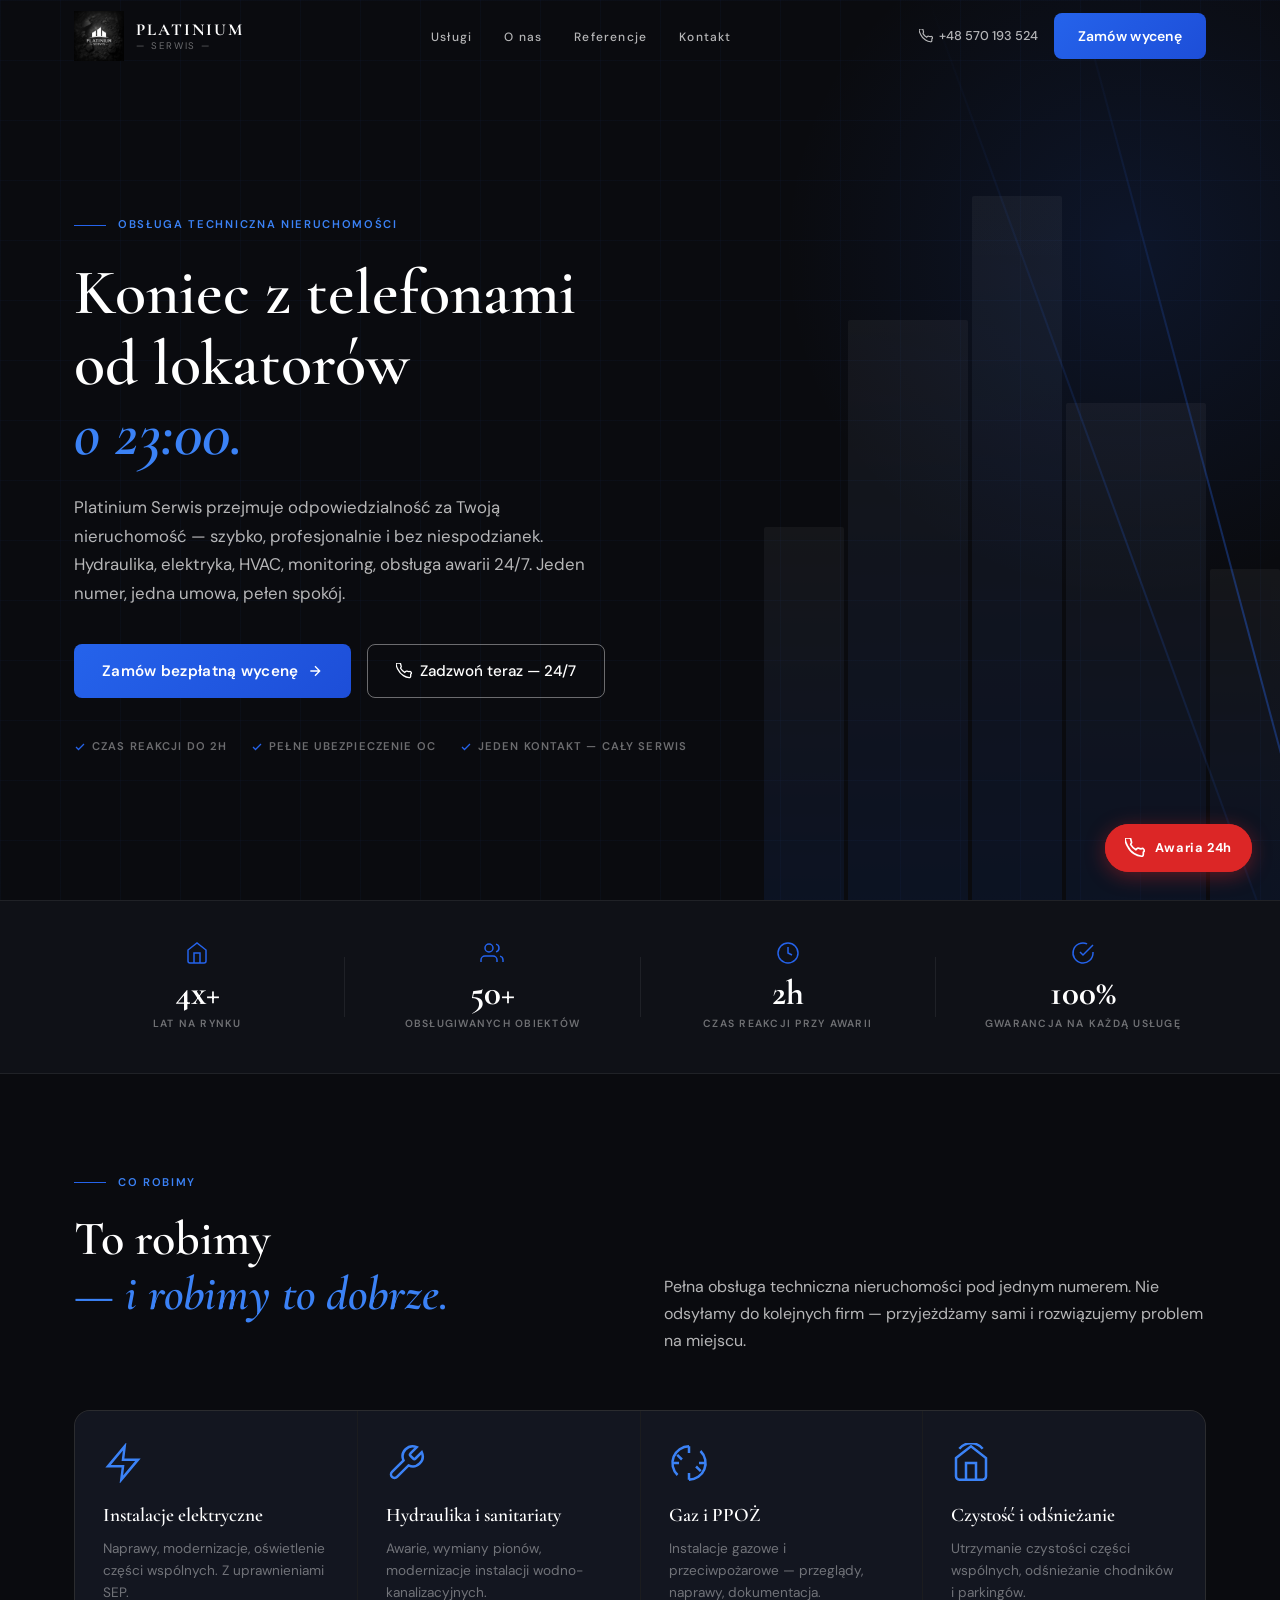
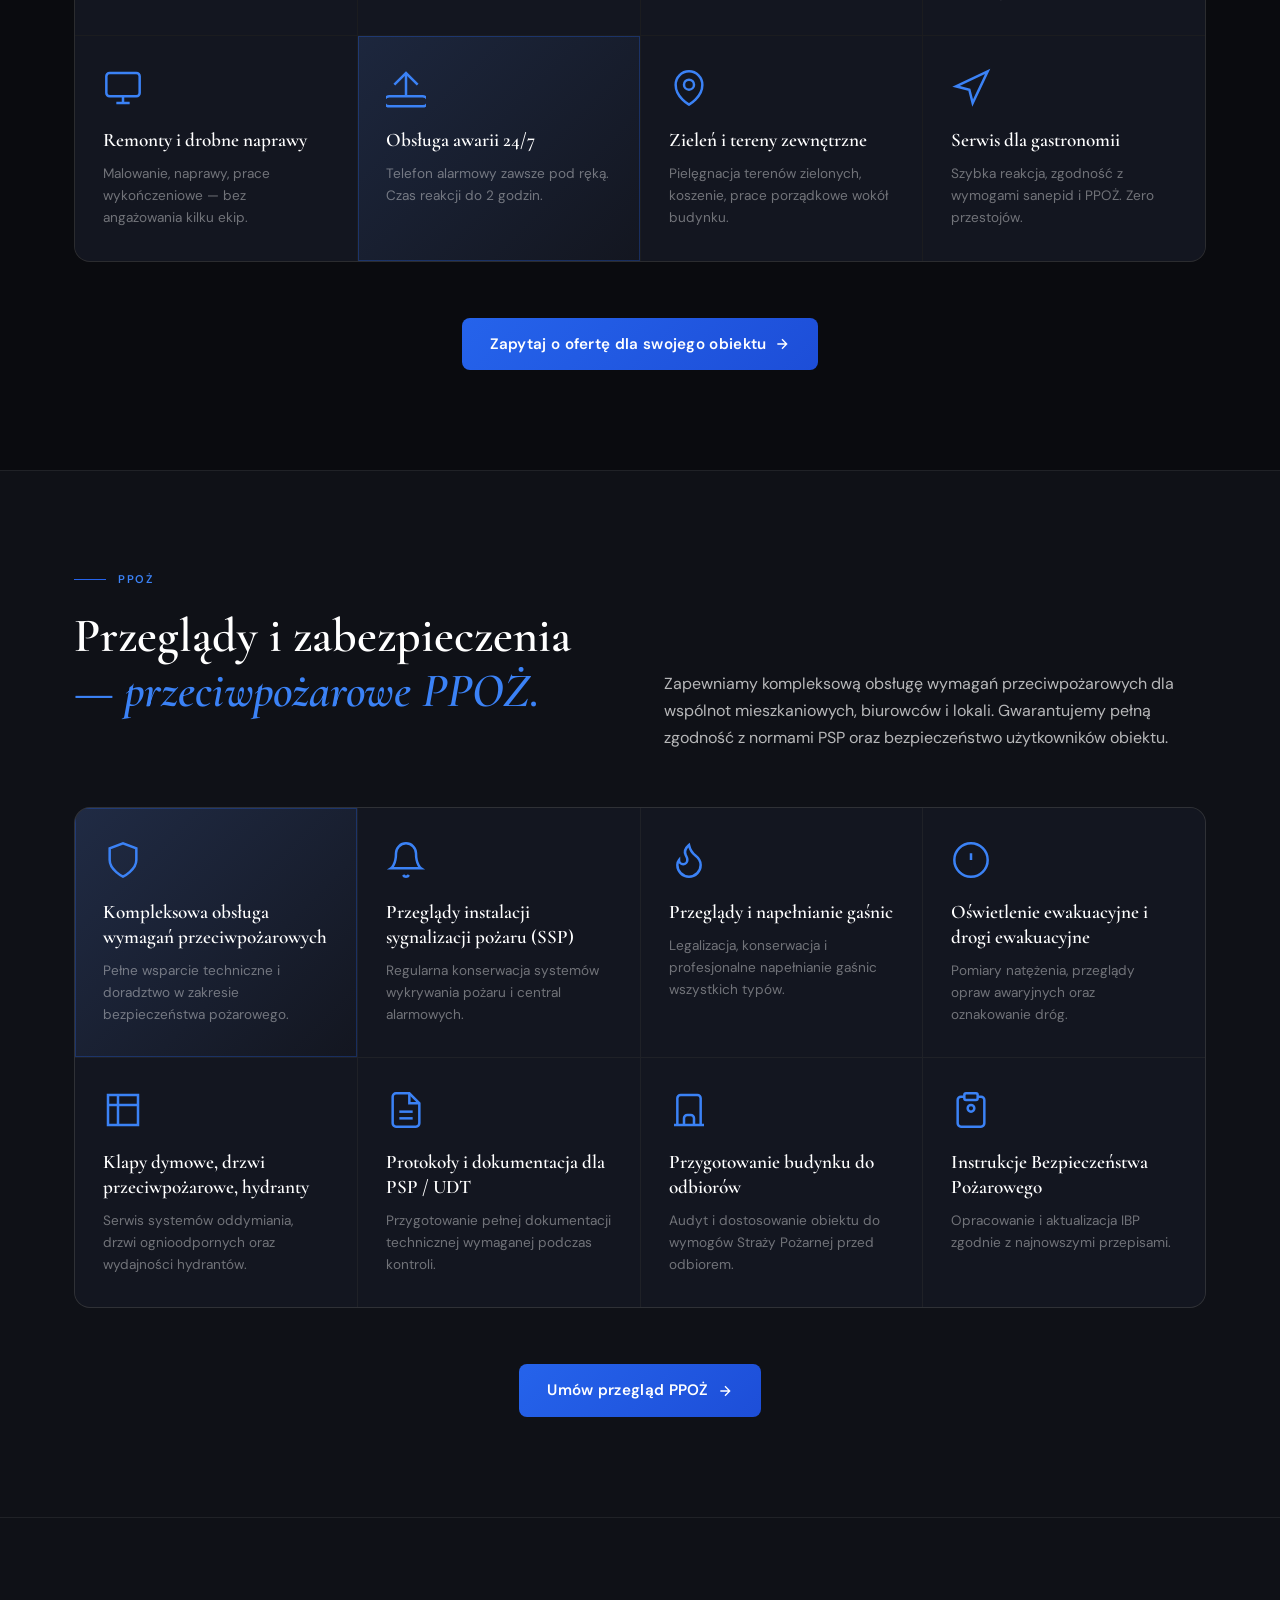
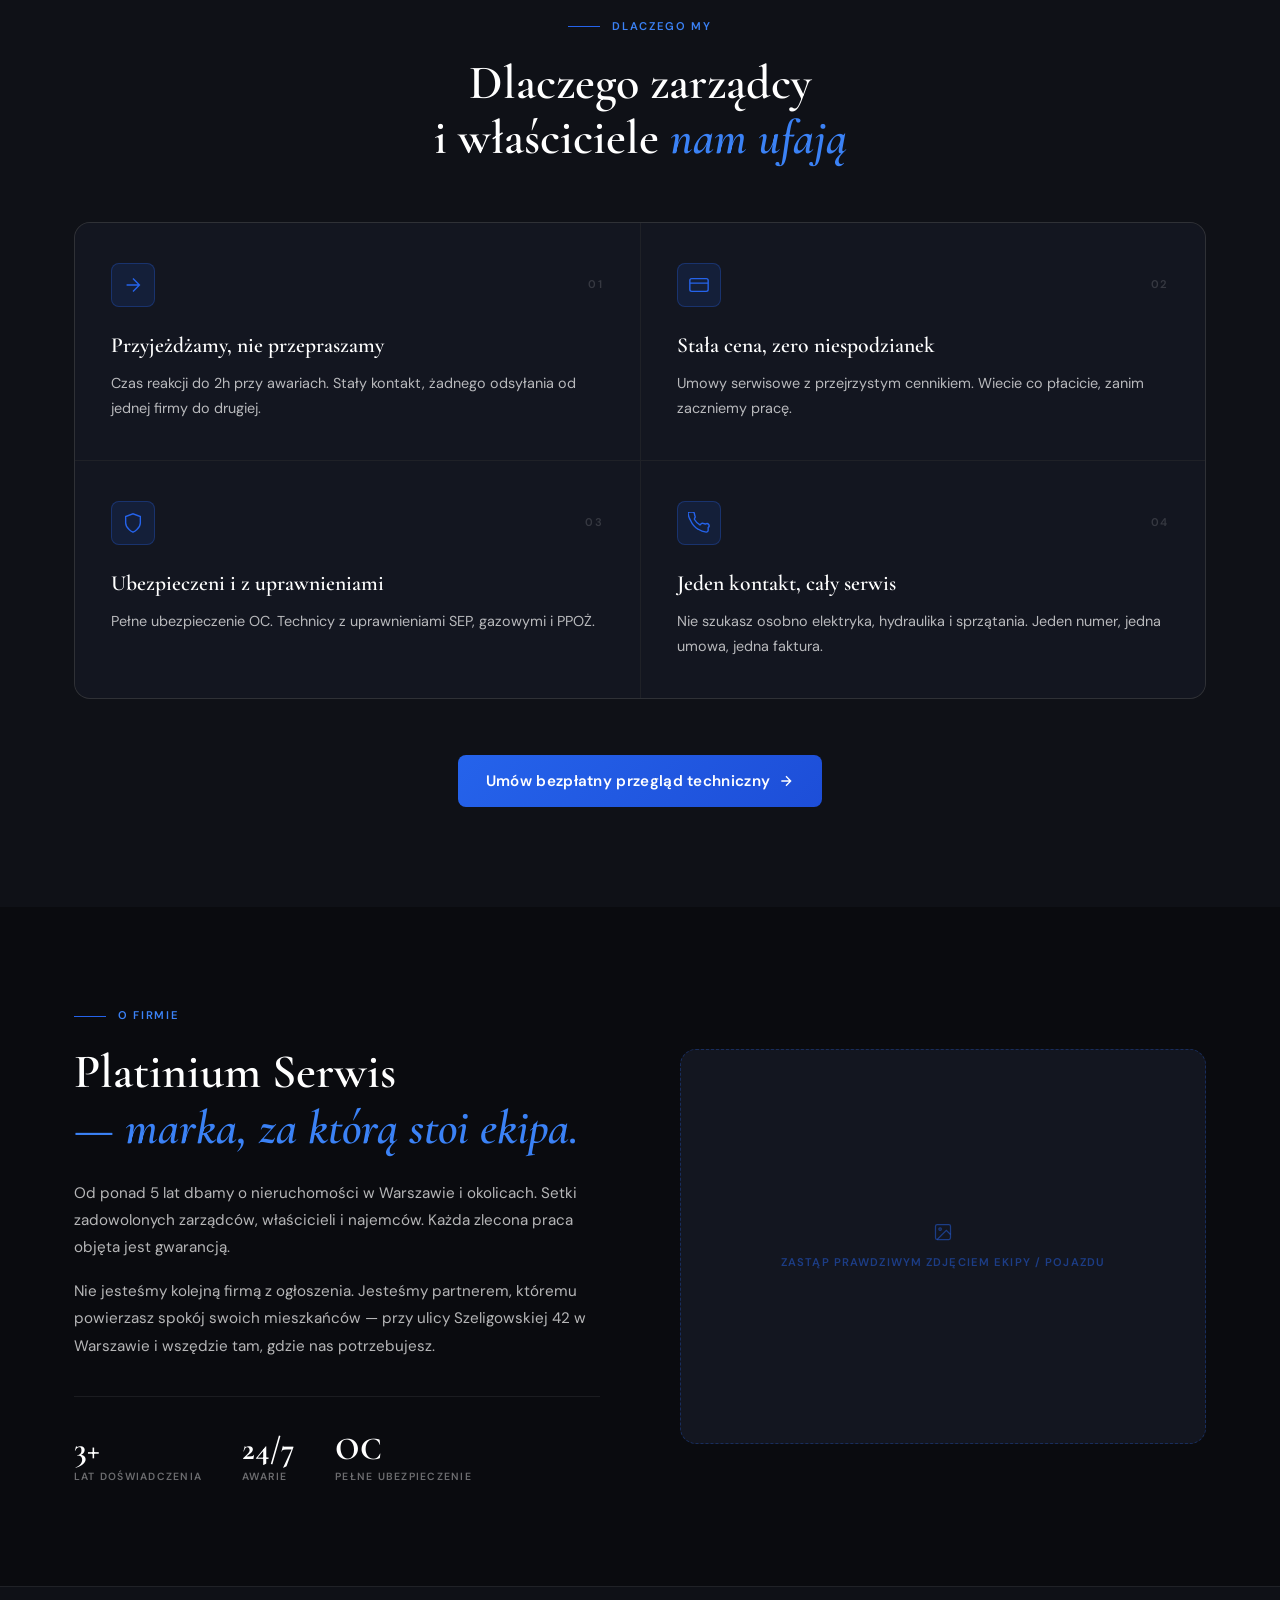
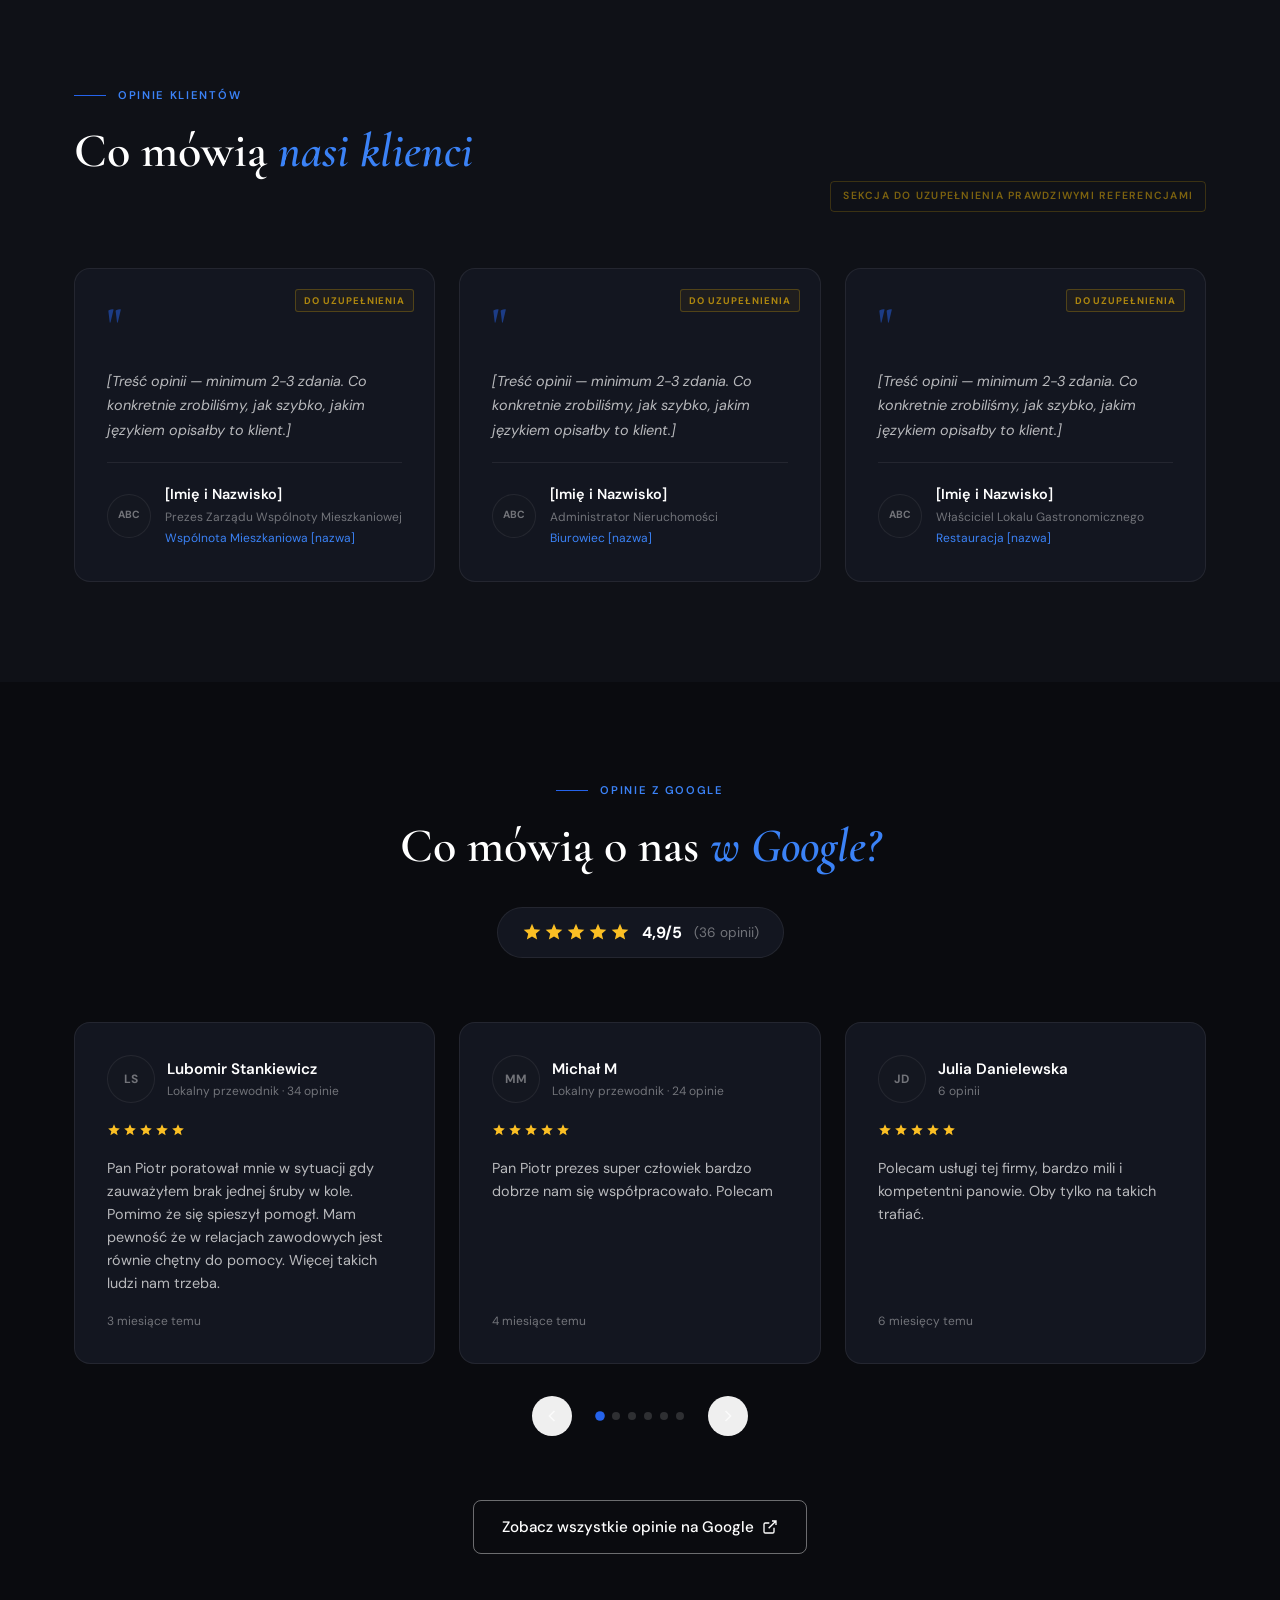
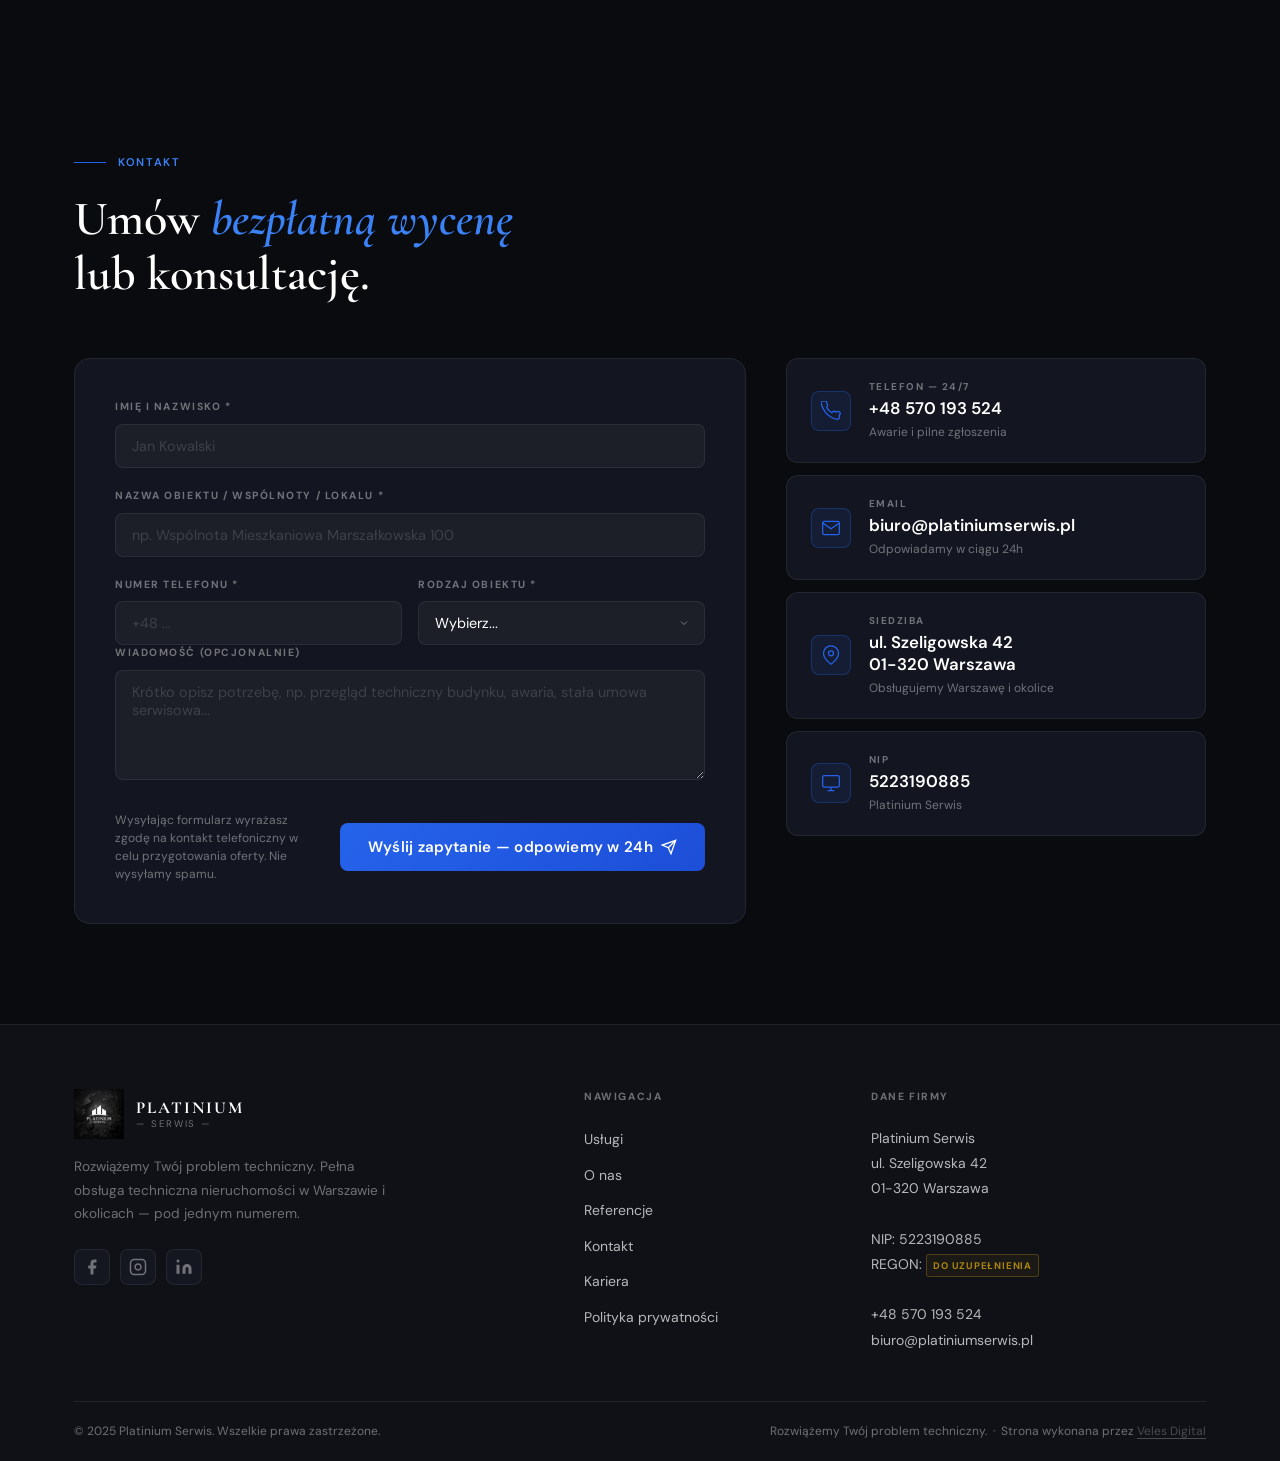
==== commit 9a83251e: "feat: add PPOŻ and Google Reviews sections - Added PPOŻ section with 8 service cards and custom SVG " ====
--- a/platinium-serwis/index.html
+++ b/platinium-serwis/index.html
@@ -204,6 +204,85 @@
   </div>
 </section>
 
+<!-- PPOŻ -->
+<section class="ppoz section" id="ppoz" style="background: var(--bg-2); border-top: 1px solid var(--border);">
+  <div class="container">
+    <div class="section-header-split">
+      <div class="section-left">
+        <div class="section-badge"><span class="badge-line"></span>PPOŻ</div>
+        <h2 class="section-title">Przeglądy i zabezpieczenia<br><em>— przeciwpożarowe PPOŻ.</em></h2>
+      </div>
+      <div class="section-right">
+        <p class="section-desc">Zapewniamy kompleksową obsługę wymagań przeciwpożarowych dla wspólnot mieszkaniowych, biurowców i lokali. Gwarantujemy pełną zgodność z normami PSP oraz bezpieczeństwo użytkowników obiektu.</p>
+      </div>
+    </div>
+    <div class="services-grid">
+      <div class="service-card service-card--highlight">
+        <div class="service-icon">
+          <svg viewBox="0 0 24 24" fill="none" stroke="currentColor" stroke-width="1.5"><path d="M12 22s8-4 8-10V5l-8-3-8 3v7c0 6 8 10 8 10z"/></svg>
+        </div>
+        <h3>Kompleksowa obsługa wymagań przeciwpożarowych</h3>
+        <p>Pełne wsparcie techniczne i doradztwo w zakresie bezpieczeństwa pożarowego.</p>
+      </div>
+      <div class="service-card">
+        <div class="service-icon">
+          <svg viewBox="0 0 24 24" fill="none" stroke="currentColor" stroke-width="1.5"><path d="M18 8A6 6 0 006 8c0 7-3 9-3 9h18s-3-2-3-9"/><path d="M13.73 21a2 2 0 01-3.46 0"/></svg>
+        </div>
+        <h3>Przeglądy instalacji sygnalizacji pożaru (SSP)</h3>
+        <p>Regularna konserwacja systemów wykrywania pożaru i central alarmowych.</p>
+      </div>
+      <div class="service-card">
+        <div class="service-icon">
+          <svg viewBox="0 0 24 24" fill="none" stroke="currentColor" stroke-width="1.5"><path d="M8.5 14.5A2.5 2.5 0 0011 12c0-1.38-.5-2-1-3-1.072-2.143-.224-4.054 2-6 .5 2.5 2 4.9 4 6.5 2 1.6 3 3.5 3 5.5a7 7 0 11-14 0c0-1.153.433-2.294 1-3a2.5 2.5 0 002.5 2.5z"/></svg>
+        </div>
+        <h3>Przeglądy i napełnianie gaśnic</h3>
+        <p>Legalizacja, konserwacja i profesjonalne napełnianie gaśnic wszystkich typów.</p>
+      </div>
+      <div class="service-card">
+        <div class="service-icon">
+          <svg viewBox="0 0 24 24" fill="none" stroke="currentColor" stroke-width="1.5"><circle cx="12" cy="12" r="10"/><line x1="12" y1="8" x2="12" y2="12"/><line x1="12" y1="16" x2="12.01" y2="16"/></svg>
+        </div>
+        <h3>Oświetlenie ewakuacyjne i drogi ewakuacyjne</h3>
+        <p>Pomiary natężenia, przeglądy opraw awaryjnych oraz oznakowanie dróg.</p>
+      </div>
+      <div class="service-card">
+        <div class="service-icon">
+          <svg viewBox="0 0 24 24" fill="none" stroke="currentColor" stroke-width="1.5"><path d="M3 3h18v18H3z"/><path d="M3 9h18"/><path d="M9 3v18"/></svg>
+        </div>
+        <h3>Klapy dymowe, drzwi przeciwpożarowe, hydranty</h3>
+        <p>Serwis systemów oddymiania, drzwi ognioodpornych oraz wydajności hydrantów.</p>
+      </div>
+      <div class="service-card">
+        <div class="service-icon">
+          <svg viewBox="0 0 24 24" fill="none" stroke="currentColor" stroke-width="1.5"><path d="M14 2H6a2 2 0 00-2 2v16a2 2 0 002 2h12a2 2 0 002-2V8z"/><polyline points="14 2 14 8 20 8"/><line x1="16" y1="13" x2="8" y2="13"/><line x1="16" y1="17" x2="8" y2="17"/></svg>
+        </div>
+        <h3>Protokoły i dokumentacja dla PSP / UDT</h3>
+        <p>Przygotowanie pełnej dokumentacji technicznej wymaganej podczas kontroli.</p>
+      </div>
+      <div class="service-card">
+        <div class="service-icon">
+          <svg viewBox="0 0 24 24" fill="none" stroke="currentColor" stroke-width="1.5"><path d="M3 21h18"/><path d="M5 21V5a2 2 0 012-2h10a2 2 0 012 2v16"/><path d="M9 21v-4a2 2 0 012-2h2a2 2 0 012 2v4"/></svg>
+        </div>
+        <h3>Przygotowanie budynku do odbiorów</h3>
+        <p>Audyt i dostosowanie obiektu do wymogów Straży Pożarnej przed odbiorem.</p>
+      </div>
+      <div class="service-card">
+        <div class="service-icon">
+          <svg viewBox="0 0 24 24" fill="none" stroke="currentColor" stroke-width="1.5"><rect x="8" y="2" width="8" height="4" rx="1" ry="1"/><path d="M16 4h2a2 2 0 012 2v14a2 2 0 01-2 2H6a2 2 0 01-2-2V6a2 2 0 012-2h2"/><circle cx="12" cy="11" r="2"/></svg>
+        </div>
+        <h3>Instrukcje Bezpieczeństwa Pożarowego</h3>
+        <p>Opracowanie i aktualizacja IBP zgodnie z najnowszymi przepisami.</p>
+      </div>
+    </div>
+    <div class="section-cta">
+      <a href="#kontakt" class="btn-primary btn-lg">
+        Umów przegląd PPOŻ
+        <svg width="16" height="16" viewBox="0 0 24 24" fill="none" stroke="currentColor" stroke-width="2"><path d="M5 12h14M12 5l7 7-7 7"/></svg>
+      </a>
+    </div>
+  </div>
+</section>
+
 <!-- WHY US -->
 <section class="why-us section" id="dlaczego">
   <div class="container">
@@ -346,6 +425,175 @@
           </div>
         </div>
       </div>
+    </div>
+  </div>
+</section>
+
+<!-- GOOGLE REVIEWS -->
+<section class="reviews-google section" id="opinie">
+  <div class="container">
+    <div class="reviews-badge-wrapper">
+      <div class="section-badge"><span class="badge-line"></span>OPINIE Z GOOGLE</div>
+      <h2 class="section-title">Co mówią o nas <em>w Google?</em></h2>
+      <div class="google-badge">
+        <div class="google-stars">
+          <svg width="20" height="20" viewBox="0 0 24 24" fill="currentColor"><path d="M12 17.27L18.18 21l-1.64-7.03L22 9.24l-7.19-.61L12 2 9.19 8.63 2 9.24l5.46 4.73L5.82 21z"/></svg>
+          <svg width="20" height="20" viewBox="0 0 24 24" fill="currentColor"><path d="M12 17.27L18.18 21l-1.64-7.03L22 9.24l-7.19-.61L12 2 9.19 8.63 2 9.24l5.46 4.73L5.82 21z"/></svg>
+          <svg width="20" height="20" viewBox="0 0 24 24" fill="currentColor"><path d="M12 17.27L18.18 21l-1.64-7.03L22 9.24l-7.19-.61L12 2 9.19 8.63 2 9.24l5.46 4.73L5.82 21z"/></svg>
+          <svg width="20" height="20" viewBox="0 0 24 24" fill="currentColor"><path d="M12 17.27L18.18 21l-1.64-7.03L22 9.24l-7.19-.61L12 2 9.19 8.63 2 9.24l5.46 4.73L5.82 21z"/></svg>
+          <svg width="20" height="20" viewBox="0 0 24 24" fill="currentColor"><path d="M12 17.27L18.18 21l-1.64-7.03L22 9.24l-7.19-.61L12 2 9.19 8.63 2 9.24l5.46 4.73L5.82 21z"/></svg>
+        </div>
+        <span class="google-score">4,9/5</span>
+        <span class="google-count">(36 opinii)</span>
+      </div>
+    </div>
+
+    <div class="reviews-carousel">
+      <div class="reviews-track" id="reviewsTrack">
+        <!-- Review 1 -->
+        <div class="review-slide">
+          <div class="review-card">
+            <div class="review-header">
+              <div class="review-avatar">LS</div>
+              <div class="review-meta">
+                <span class="review-name">Lubomir Stankiewicz</span>
+                <span class="review-rank">Lokalny przewodnik · 34 opinie</span>
+              </div>
+            </div>
+            <div class="review-stars">
+              <svg width="14" height="14" viewBox="0 0 24 24" fill="currentColor"><path d="M12 17.27L18.18 21l-1.64-7.03L22 9.24l-7.19-.61L12 2 9.19 8.63 2 9.24l5.46 4.73L5.82 21z"/></svg>
+              <svg width="14" height="14" viewBox="0 0 24 24" fill="currentColor"><path d="M12 17.27L18.18 21l-1.64-7.03L22 9.24l-7.19-.61L12 2 9.19 8.63 2 9.24l5.46 4.73L5.82 21z"/></svg>
+              <svg width="14" height="14" viewBox="0 0 24 24" fill="currentColor"><path d="M12 17.27L18.18 21l-1.64-7.03L22 9.24l-7.19-.61L12 2 9.19 8.63 2 9.24l5.46 4.73L5.82 21z"/></svg>
+              <svg width="14" height="14" viewBox="0 0 24 24" fill="currentColor"><path d="M12 17.27L18.18 21l-1.64-7.03L22 9.24l-7.19-.61L12 2 9.19 8.63 2 9.24l5.46 4.73L5.82 21z"/></svg>
+              <svg width="14" height="14" viewBox="0 0 24 24" fill="currentColor"><path d="M12 17.27L18.18 21l-1.64-7.03L22 9.24l-7.19-.61L12 2 9.19 8.63 2 9.24l5.46 4.73L5.82 21z"/></svg>
+            </div>
+            <p class="review-body">Pan Piotr poratował mnie w sytuacji gdy zauważyłem brak jednej śruby w kole. Pomimo że się spieszył pomogł. Mam pewność że w relacjach zawodowych jest równie chętny do pomocy. Więcej takich ludzi nam trzeba.</p>
+            <span class="review-time">3 miesiące temu</span>
+          </div>
+        </div>
+        <!-- Review 2 -->
+        <div class="review-slide">
+          <div class="review-card">
+            <div class="review-header">
+              <div class="review-avatar">MM</div>
+              <div class="review-meta">
+                <span class="review-name">Michał M</span>
+                <span class="review-rank">Lokalny przewodnik · 24 opinie</span>
+              </div>
+            </div>
+            <div class="review-stars">
+              <svg width="14" height="14" viewBox="0 0 24 24" fill="currentColor"><path d="M12 17.27L18.18 21l-1.64-7.03L22 9.24l-7.19-.61L12 2 9.19 8.63 2 9.24l5.46 4.73L5.82 21z"/></svg>
+              <svg width="14" height="14" viewBox="0 0 24 24" fill="currentColor"><path d="M12 17.27L18.18 21l-1.64-7.03L22 9.24l-7.19-.61L12 2 9.19 8.63 2 9.24l5.46 4.73L5.82 21z"/></svg>
+              <svg width="14" height="14" viewBox="0 0 24 24" fill="currentColor"><path d="M12 17.27L18.18 21l-1.64-7.03L22 9.24l-7.19-.61L12 2 9.19 8.63 2 9.24l5.46 4.73L5.82 21z"/></svg>
+              <svg width="14" height="14" viewBox="0 0 24 24" fill="currentColor"><path d="M12 17.27L18.18 21l-1.64-7.03L22 9.24l-7.19-.61L12 2 9.19 8.63 2 9.24l5.46 4.73L5.82 21z"/></svg>
+              <svg width="14" height="14" viewBox="0 0 24 24" fill="currentColor"><path d="M12 17.27L18.18 21l-1.64-7.03L22 9.24l-7.19-.61L12 2 9.19 8.63 2 9.24l5.46 4.73L5.82 21z"/></svg>
+            </div>
+            <p class="review-body">Pan Piotr prezes super człowiek bardzo dobrze nam się współpracowało. Polecam</p>
+            <span class="review-time">4 miesiące temu</span>
+          </div>
+        </div>
+        <!-- Review 3 -->
+        <div class="review-slide">
+          <div class="review-card">
+            <div class="review-header">
+              <div class="review-avatar">JD</div>
+              <div class="review-meta">
+                <span class="review-name">Julia Danielewska</span>
+                <span class="review-rank">6 opinii</span>
+              </div>
+            </div>
+            <div class="review-stars">
+              <svg width="14" height="14" viewBox="0 0 24 24" fill="currentColor"><path d="M12 17.27L18.18 21l-1.64-7.03L22 9.24l-7.19-.61L12 2 9.19 8.63 2 9.24l5.46 4.73L5.82 21z"/></svg>
+              <svg width="14" height="14" viewBox="0 0 24 24" fill="currentColor"><path d="M12 17.27L18.18 21l-1.64-7.03L22 9.24l-7.19-.61L12 2 9.19 8.63 2 9.24l5.46 4.73L5.82 21z"/></svg>
+              <svg width="14" height="14" viewBox="0 0 24 24" fill="currentColor"><path d="M12 17.27L18.18 21l-1.64-7.03L22 9.24l-7.19-.61L12 2 9.19 8.63 2 9.24l5.46 4.73L5.82 21z"/></svg>
+              <svg width="14" height="14" viewBox="0 0 24 24" fill="currentColor"><path d="M12 17.27L18.18 21l-1.64-7.03L22 9.24l-7.19-.61L12 2 9.19 8.63 2 9.24l5.46 4.73L5.82 21z"/></svg>
+              <svg width="14" height="14" viewBox="0 0 24 24" fill="currentColor"><path d="M12 17.27L18.18 21l-1.64-7.03L22 9.24l-7.19-.61L12 2 9.19 8.63 2 9.24l5.46 4.73L5.82 21z"/></svg>
+            </div>
+            <p class="review-body">Polecam usługi tej firmy, bardzo mili i kompetentni panowie. Oby tylko na takich trafiać.</p>
+            <span class="review-time">6 miesięcy temu</span>
+          </div>
+        </div>
+        <!-- Review 4 -->
+        <div class="review-slide">
+          <div class="review-card">
+            <div class="review-header">
+              <div class="review-avatar">TS</div>
+              <div class="review-meta">
+                <span class="review-name">Tomasz Szewczyk</span>
+                <span class="review-rank">Lokalny przewodnik · 180 opinii</span>
+              </div>
+            </div>
+            <div class="review-stars">
+              <svg width="14" height="14" viewBox="0 0 24 24" fill="currentColor"><path d="M12 17.27L18.18 21l-1.64-7.03L22 9.24l-7.19-.61L12 2 9.19 8.63 2 9.24l5.46 4.73L5.82 21z"/></svg>
+              <svg width="14" height="14" viewBox="0 0 24 24" fill="currentColor"><path d="M12 17.27L18.18 21l-1.64-7.03L22 9.24l-7.19-.61L12 2 9.19 8.63 2 9.24l5.46 4.73L5.82 21z"/></svg>
+              <svg width="14" height="14" viewBox="0 0 24 24" fill="currentColor"><path d="M12 17.27L18.18 21l-1.64-7.03L22 9.24l-7.19-.61L12 2 9.19 8.63 2 9.24l5.46 4.73L5.82 21z"/></svg>
+              <svg width="14" height="14" viewBox="0 0 24 24" fill="currentColor"><path d="M12 17.27L18.18 21l-1.64-7.03L22 9.24l-7.19-.61L12 2 9.19 8.63 2 9.24l5.46 4.73L5.82 21z"/></svg>
+              <svg width="14" height="14" viewBox="0 0 24 24" fill="currentColor"><path d="M12 17.27L18.18 21l-1.64-7.03L22 9.24l-7.19-.61L12 2 9.19 8.63 2 9.24l5.46 4.73L5.82 21z"/></svg>
+            </div>
+            <p class="review-body">Pełen profesjonalizm i praktyczne podejście do klienta – to zdecydowanie cechy, które wyróżniają tę firmę. Ich zaangażowanie i chęć realnej pomocy zrobiły na mnie duże wrażenie.</p>
+            <span class="review-time">9 miesięcy temu</span>
+          </div>
+        </div>
+        <!-- Review 5 -->
+        <div class="review-slide">
+          <div class="review-card">
+            <div class="review-header">
+              <div class="review-avatar">MG</div>
+              <div class="review-meta">
+                <span class="review-name">Mateusz G</span>
+                <span class="review-rank">4 opinie</span>
+              </div>
+            </div>
+            <div class="review-stars">
+              <svg width="14" height="14" viewBox="0 0 24 24" fill="currentColor"><path d="M12 17.27L18.18 21l-1.64-7.03L22 9.24l-7.19-.61L12 2 9.19 8.63 2 9.24l5.46 4.73L5.82 21z"/></svg>
+              <svg width="14" height="14" viewBox="0 0 24 24" fill="currentColor"><path d="M12 17.27L18.18 21l-1.64-7.03L22 9.24l-7.19-.61L12 2 9.19 8.63 2 9.24l5.46 4.73L5.82 21z"/></svg>
+              <svg width="14" height="14" viewBox="0 0 24 24" fill="currentColor"><path d="M12 17.27L18.18 21l-1.64-7.03L22 9.24l-7.19-.61L12 2 9.19 8.63 2 9.24l5.46 4.73L5.82 21z"/></svg>
+              <svg width="14" height="14" viewBox="0 0 24 24" fill="currentColor"><path d="M12 17.27L18.18 21l-1.64-7.03L22 9.24l-7.19-.61L12 2 9.19 8.63 2 9.24l5.46 4.73L5.82 21z"/></svg>
+              <svg width="14" height="14" viewBox="0 0 24 24" fill="currentColor"><path d="M12 17.27L18.18 21l-1.64-7.03L22 9.24l-7.19-.61L12 2 9.19 8.63 2 9.24l5.46 4.73L5.82 21z"/></svg>
+            </div>
+            <p class="review-body">Kiedy inni mówili że się nie da Oni pokazali że jednak się da naprawić ogrzewanie. Dziękuję!</p>
+            <span class="review-time">3 miesiące temu</span>
+          </div>
+        </div>
+        <!-- Review 6 -->
+        <div class="review-slide">
+          <div class="review-card">
+            <div class="review-header">
+              <div class="review-avatar">RO</div>
+              <div class="review-meta">
+                <span class="review-name">Rollo Operation</span>
+                <span class="review-rank">Lokalny przewodnik · 4 opinie</span>
+              </div>
+            </div>
+            <div class="review-stars">
+              <svg width="14" height="14" viewBox="0 0 24 24" fill="currentColor"><path d="M12 17.27L18.18 21l-1.64-7.03L22 9.24l-7.19-.61L12 2 9.19 8.63 2 9.24l5.46 4.73L5.82 21z"/></svg>
+              <svg width="14" height="14" viewBox="0 0 24 24" fill="currentColor"><path d="M12 17.27L18.18 21l-1.64-7.03L22 9.24l-7.19-.61L12 2 9.19 8.63 2 9.24l5.46 4.73L5.82 21z"/></svg>
+              <svg width="14" height="14" viewBox="0 0 24 24" fill="currentColor"><path d="M12 17.27L18.18 21l-1.64-7.03L22 9.24l-7.19-.61L12 2 9.19 8.63 2 9.24l5.46 4.73L5.82 21z"/></svg>
+              <svg width="14" height="14" viewBox="0 0 24 24" fill="currentColor"><path d="M12 17.27L18.18 21l-1.64-7.03L22 9.24l-7.19-.61L12 2 9.19 8.63 2 9.24l5.46 4.73L5.82 21z"/></svg>
+              <svg width="14" height="14" viewBox="0 0 24 24" fill="currentColor"><path d="M12 17.27L18.18 21l-1.64-7.03L22 9.24l-7.19-.61L12 2 9.19 8.63 2 9.24l5.46 4.73L5.82 21z"/></svg>
+            </div>
+            <p class="review-body">Bardzo Polecam, dzięki Panu Piotrowi na nowo ruszyły grzejniki :) Profesjonalna obsługa.</p>
+            <span class="review-time">3 miesiące temu</span>
+          </div>
+        </div>
+      </div>
+
+      <div class="carousel-controls">
+        <button class="carousel-arrow prev" id="prevReview" aria-label="Poprzednia opinia">
+          <svg width="20" height="20" viewBox="0 0 24 24" fill="none" stroke="currentColor" stroke-width="2"><path d="M15 18l-6-6 6-6"/></svg>
+        </button>
+        <div class="carousel-dots" id="carouselDots"></div>
+        <button class="carousel-arrow next" id="nextReview" aria-label="Następna opinia">
+          <svg width="20" height="20" viewBox="0 0 24 24" fill="none" stroke="currentColor" stroke-width="2"><path d="M9 18l6-6-6-6"/></svg>
+        </button>
+      </div>
+    </div>
+
+    <div class="section-cta" style="margin-top: 24px;">
+      <a href="https://www.google.com/search?q=Platinium+Serwis+opinie" target="_blank" rel="noopener" class="btn-outline btn-lg">
+        Zobacz wszystkie opinie na Google
+        <svg width="16" height="16" viewBox="0 0 24 24" fill="none" stroke="currentColor" stroke-width="2"><path d="M18 13v6a2 2 0 0 1-2 2H5a2 2 0 0 1-2-2V8a2 2 0 0 1 2-2h6M15 3h6v6M10 14L21 3"/></svg>
+      </a>
     </div>
   </div>
 </section>
--- a/platinium-serwis/style.css
+++ b/platinium-serwis/style.css
@@ -1128,6 +1128,185 @@
   vertical-align: middle;
 }
 
+/* ============================================
+   GOOGLE REVIEWS
+   ============================================ */
+
+.reviews-google {
+  background: var(--bg);
+}
+
+.reviews-badge-wrapper {
+  display: flex;
+  flex-direction: column;
+  align-items: center;
+  text-align: center;
+  margin-bottom: 48px;
+}
+
+.google-badge {
+  display: inline-flex;
+  align-items: center;
+  gap: 12px;
+  background: var(--bg-card);
+  border: 1px solid var(--border);
+  padding: 12px 24px;
+  border-radius: 100px;
+  margin-bottom: 16px;
+}
+
+.google-stars {
+  display: flex;
+  gap: 2px;
+  color: #FBBF24;
+}
+
+.google-score {
+  font-weight: 700;
+  color: var(--white);
+}
+
+.google-count {
+  font-size: 0.85rem;
+  color: var(--white-40);
+}
+
+.reviews-carousel {
+  position: relative;
+  overflow: hidden;
+  padding-bottom: 40px;
+}
+
+.reviews-track {
+  display: flex;
+  transition: transform 0.5s cubic-bezier(0.4, 0, 0.2, 1);
+  gap: 24px;
+}
+
+.review-slide {
+  flex: 0 0 calc(33.333% - 16px);
+  min-width: 300px;
+}
+
+.review-card {
+  background: var(--bg-card);
+  border: 1px solid var(--border);
+  border-radius: var(--radius-lg);
+  padding: 32px;
+  height: 100%;
+  display: flex;
+  flex-direction: column;
+  gap: 16px;
+  transition: var(--transition);
+}
+
+.review-card:hover {
+  border-color: var(--border-blue);
+  background: var(--bg-card-hover);
+}
+
+.review-header {
+  display: flex;
+  align-items: center;
+  gap: 12px;
+}
+
+.review-avatar {
+  width: 48px;
+  height: 48px;
+  border-radius: 50%;
+  background: var(--bg-3);
+  border: 1px solid var(--border);
+  display: flex;
+  align-items: center;
+  justify-content: center;
+  font-size: 0.75rem;
+  font-weight: 700;
+  color: var(--white-40);
+  flex-shrink: 0;
+}
+
+.review-meta {
+  display: flex;
+  flex-direction: column;
+}
+
+.review-name {
+  font-weight: 600;
+  font-size: 0.95rem;
+  color: var(--white);
+}
+
+.review-rank {
+  font-size: 0.75rem;
+  color: var(--white-40);
+}
+
+.review-stars {
+  display: flex;
+  gap: 2px;
+  color: #FBBF24;
+  margin: 4px 0;
+}
+
+.review-time {
+  font-size: 0.75rem;
+  color: var(--white-40);
+}
+
+.review-body {
+  font-size: 0.9rem;
+  color: var(--white-70);
+  line-height: 1.6;
+  flex: 1;
+}
+
+.carousel-controls {
+  display: flex;
+  justify-content: center;
+  align-items: center;
+  gap: 24px;
+  margin-top: 32px;
+}
+
+.carousel-dots {
+  display: flex;
+  gap: 8px;
+}
+
+.dot {
+  width: 8px;
+  height: 8px;
+  border-radius: 50%;
+  background: var(--white-15);
+  cursor: pointer;
+  transition: var(--transition);
+}
+
+.dot.active {
+  background: var(--blue);
+  transform: scale(1.2);
+}
+
+.carousel-arrow {
+  width: 40px;
+  height: 40px;
+  border-radius: 50%;
+  border: 1px solid var(--border);
+  display: flex;
+  align-items: center;
+  justify-content: center;
+  color: var(--white-70);
+  cursor: pointer;
+  transition: var(--transition);
+}
+
+.carousel-arrow:hover {
+  background: var(--white-07);
+  color: var(--white);
+  border-color: var(--white-40);
+}
+
 .footer-bottom {
   border-top: 1px solid var(--border);
   padding: 20px 0;
@@ -1390,6 +1569,14 @@
   .footer-bottom { flex-direction: column; text-align: center; gap: 8px; }
   .footer-tagline { max-width: 100%; }
 
+  .review-slide {
+    flex: 0 0 100%;
+  }
+
+  .reviews-track {
+    gap: 16px;
+  }
+
   /* EMERGENCY BUTTON – tylko ikona na mobile */
   .emergency-btn span:not(.emergency-pulse) { display: none; }
   .emergency-btn { padding: 14px; border-radius: 50%; bottom: 20px; right: 16px; }
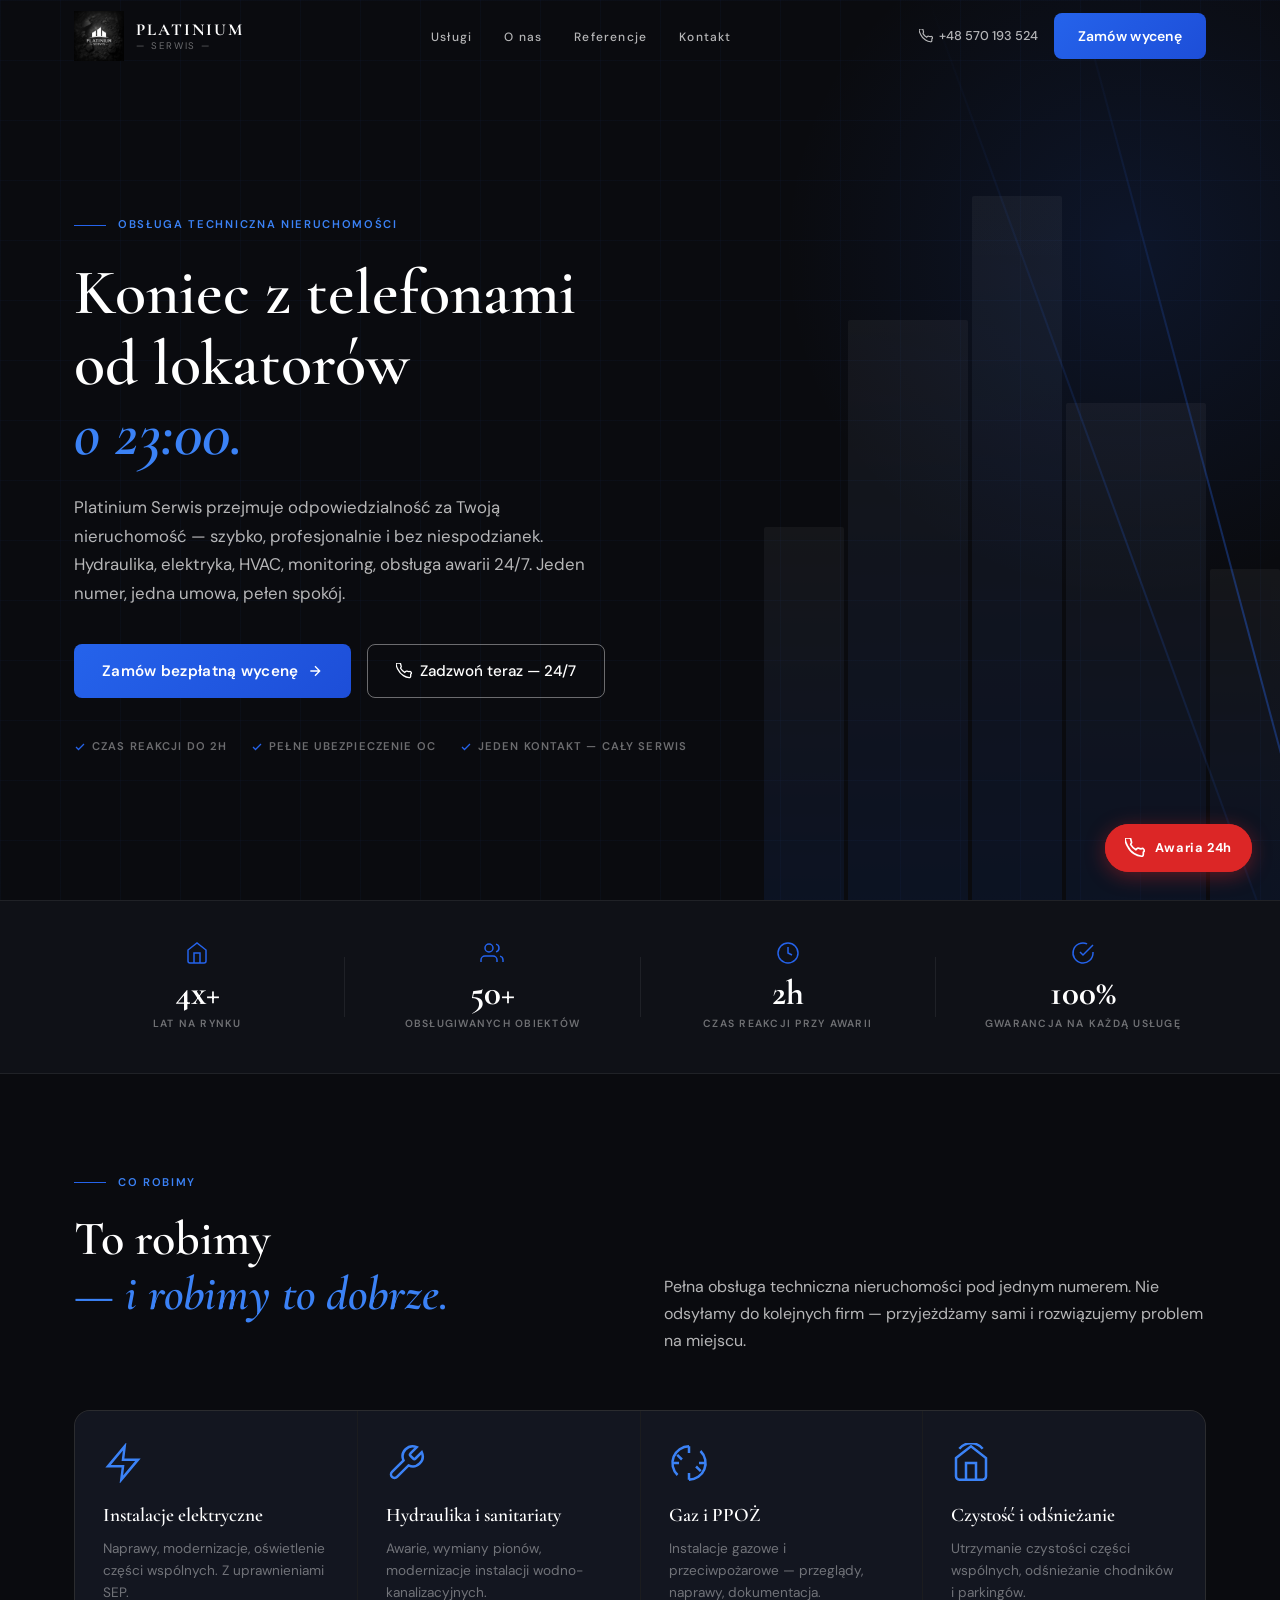
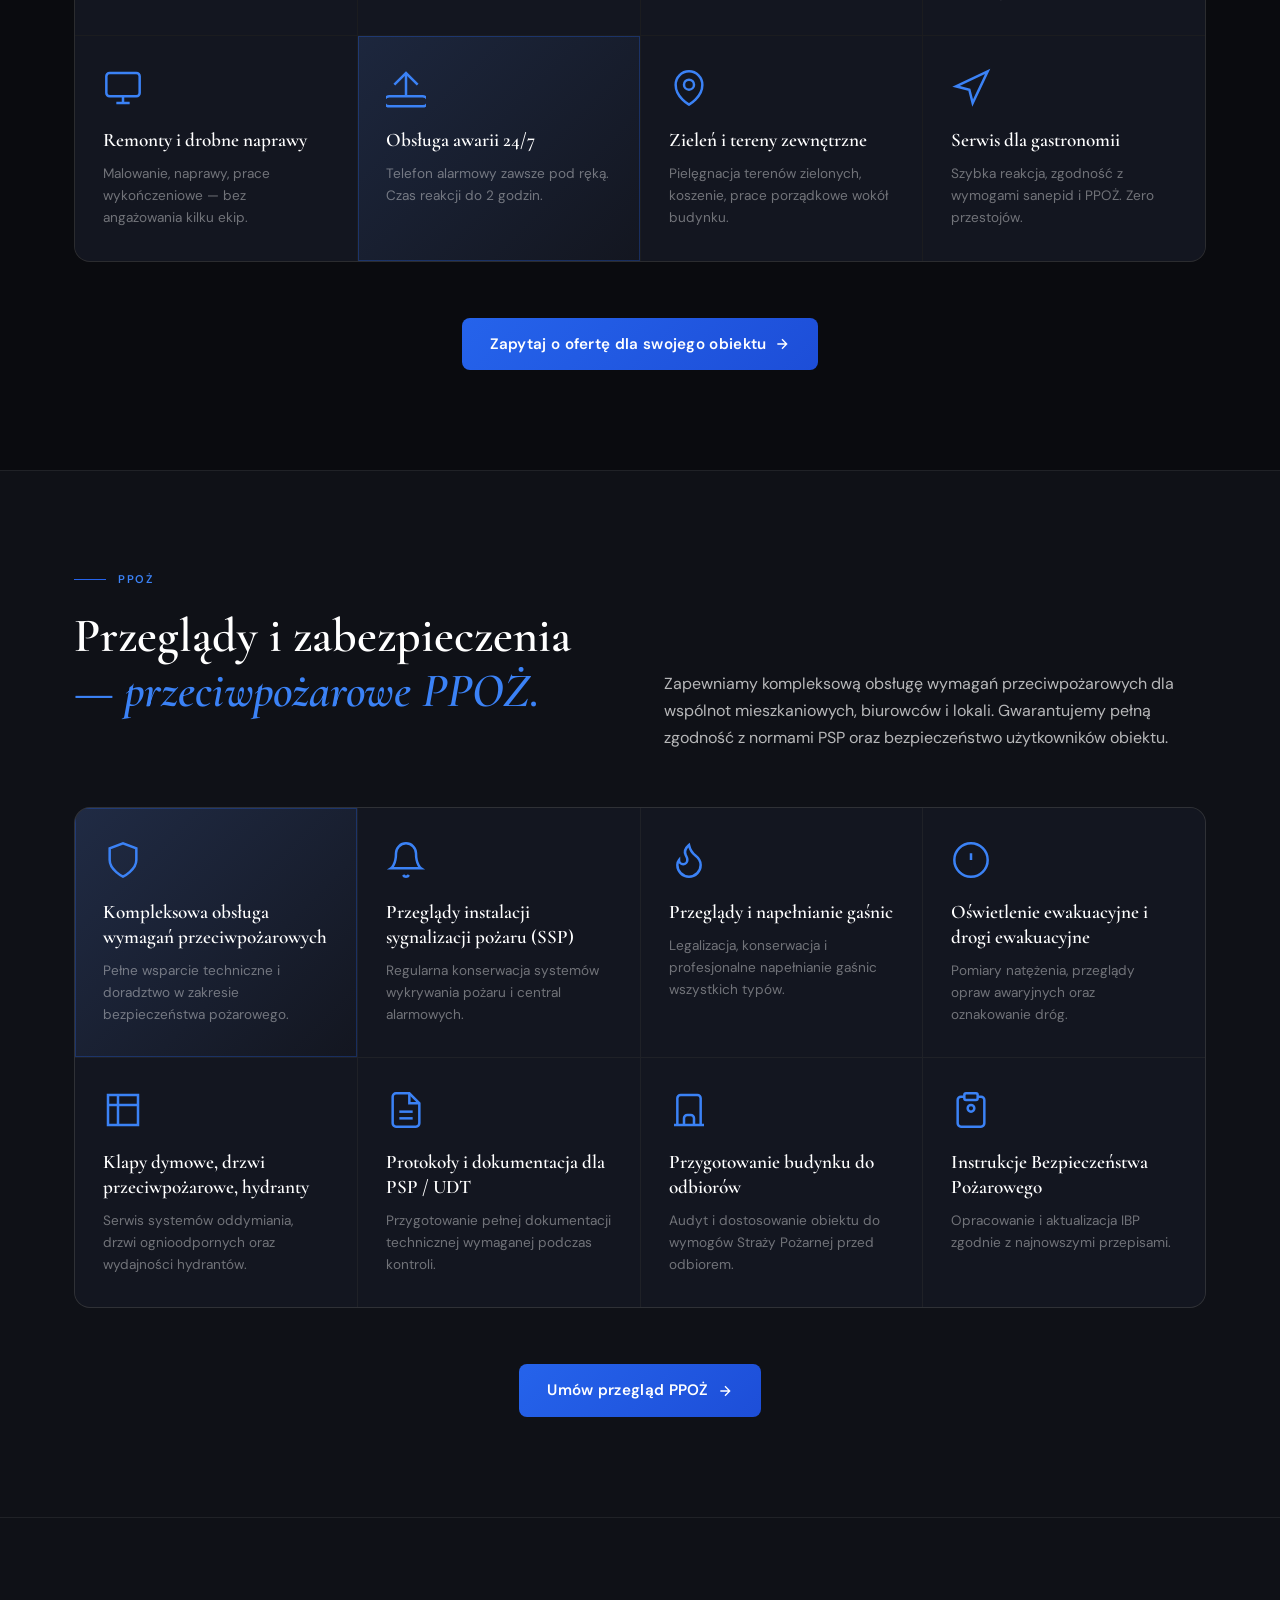
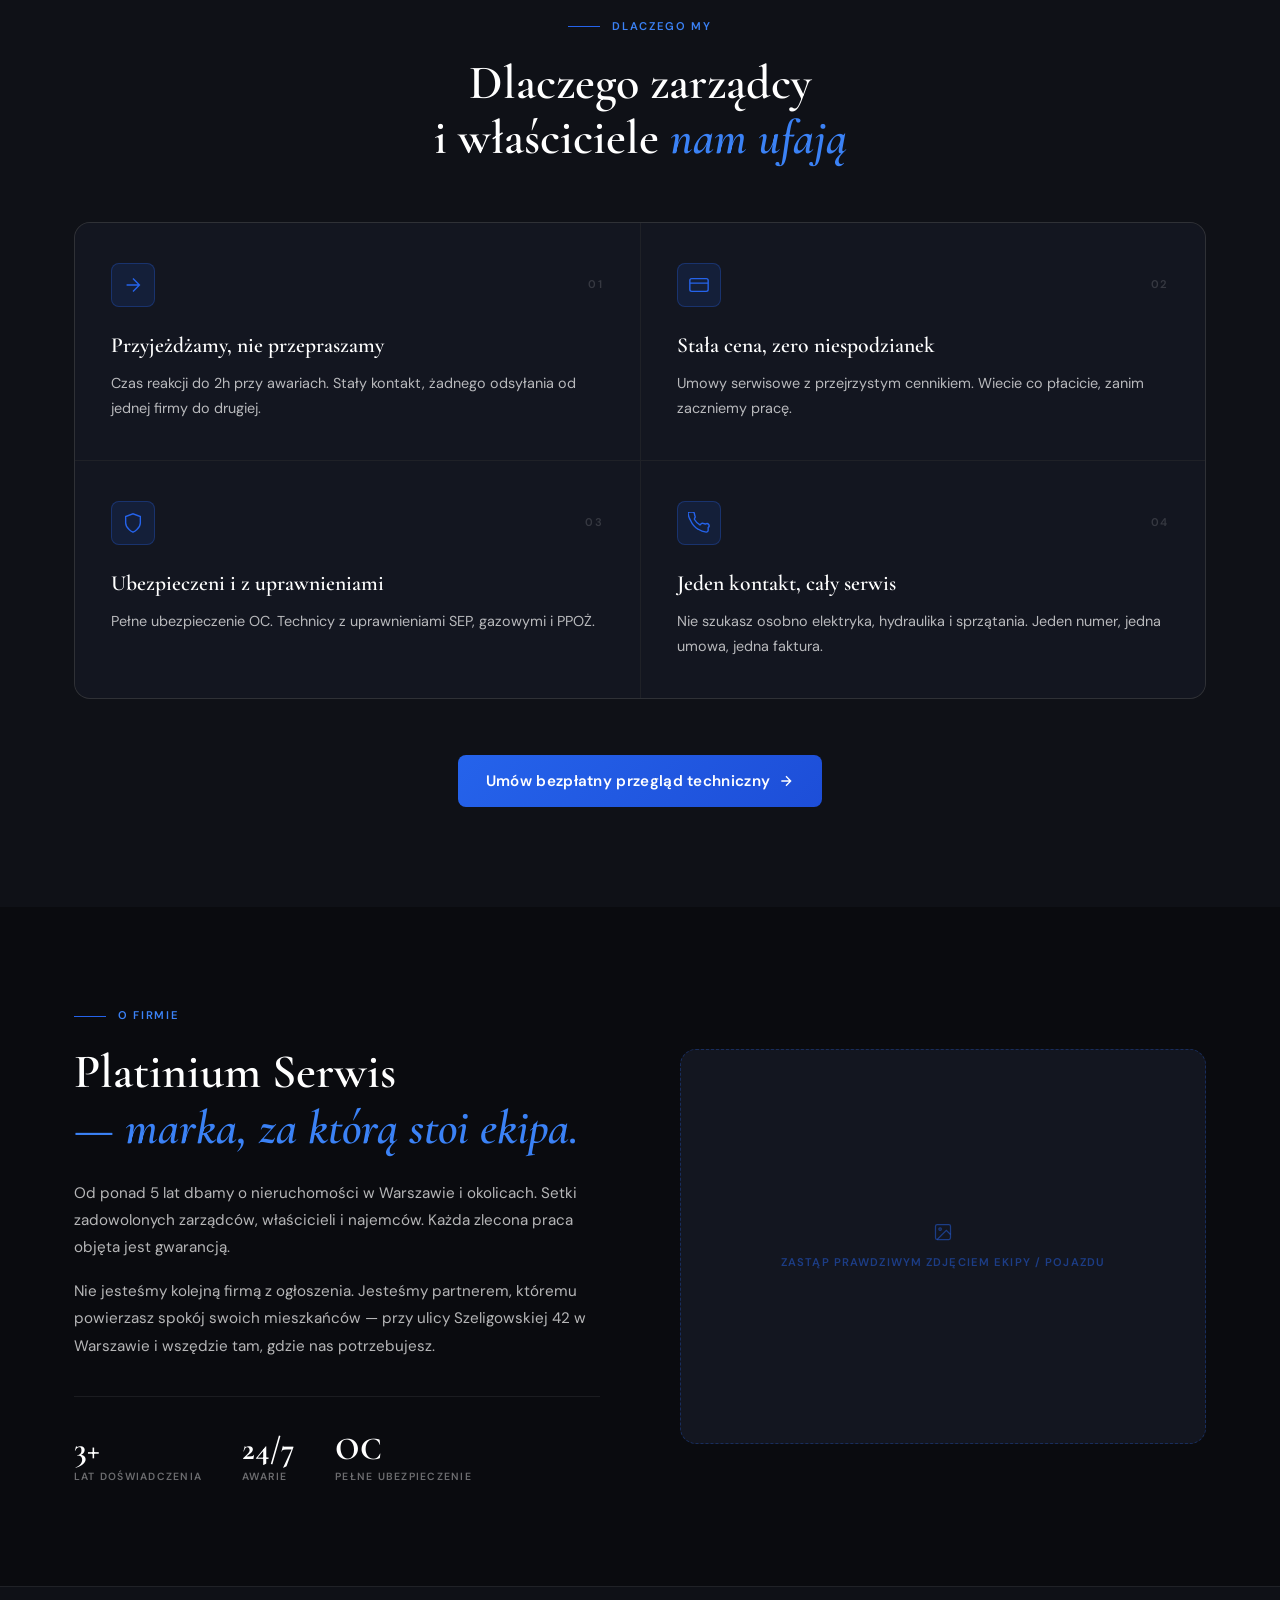
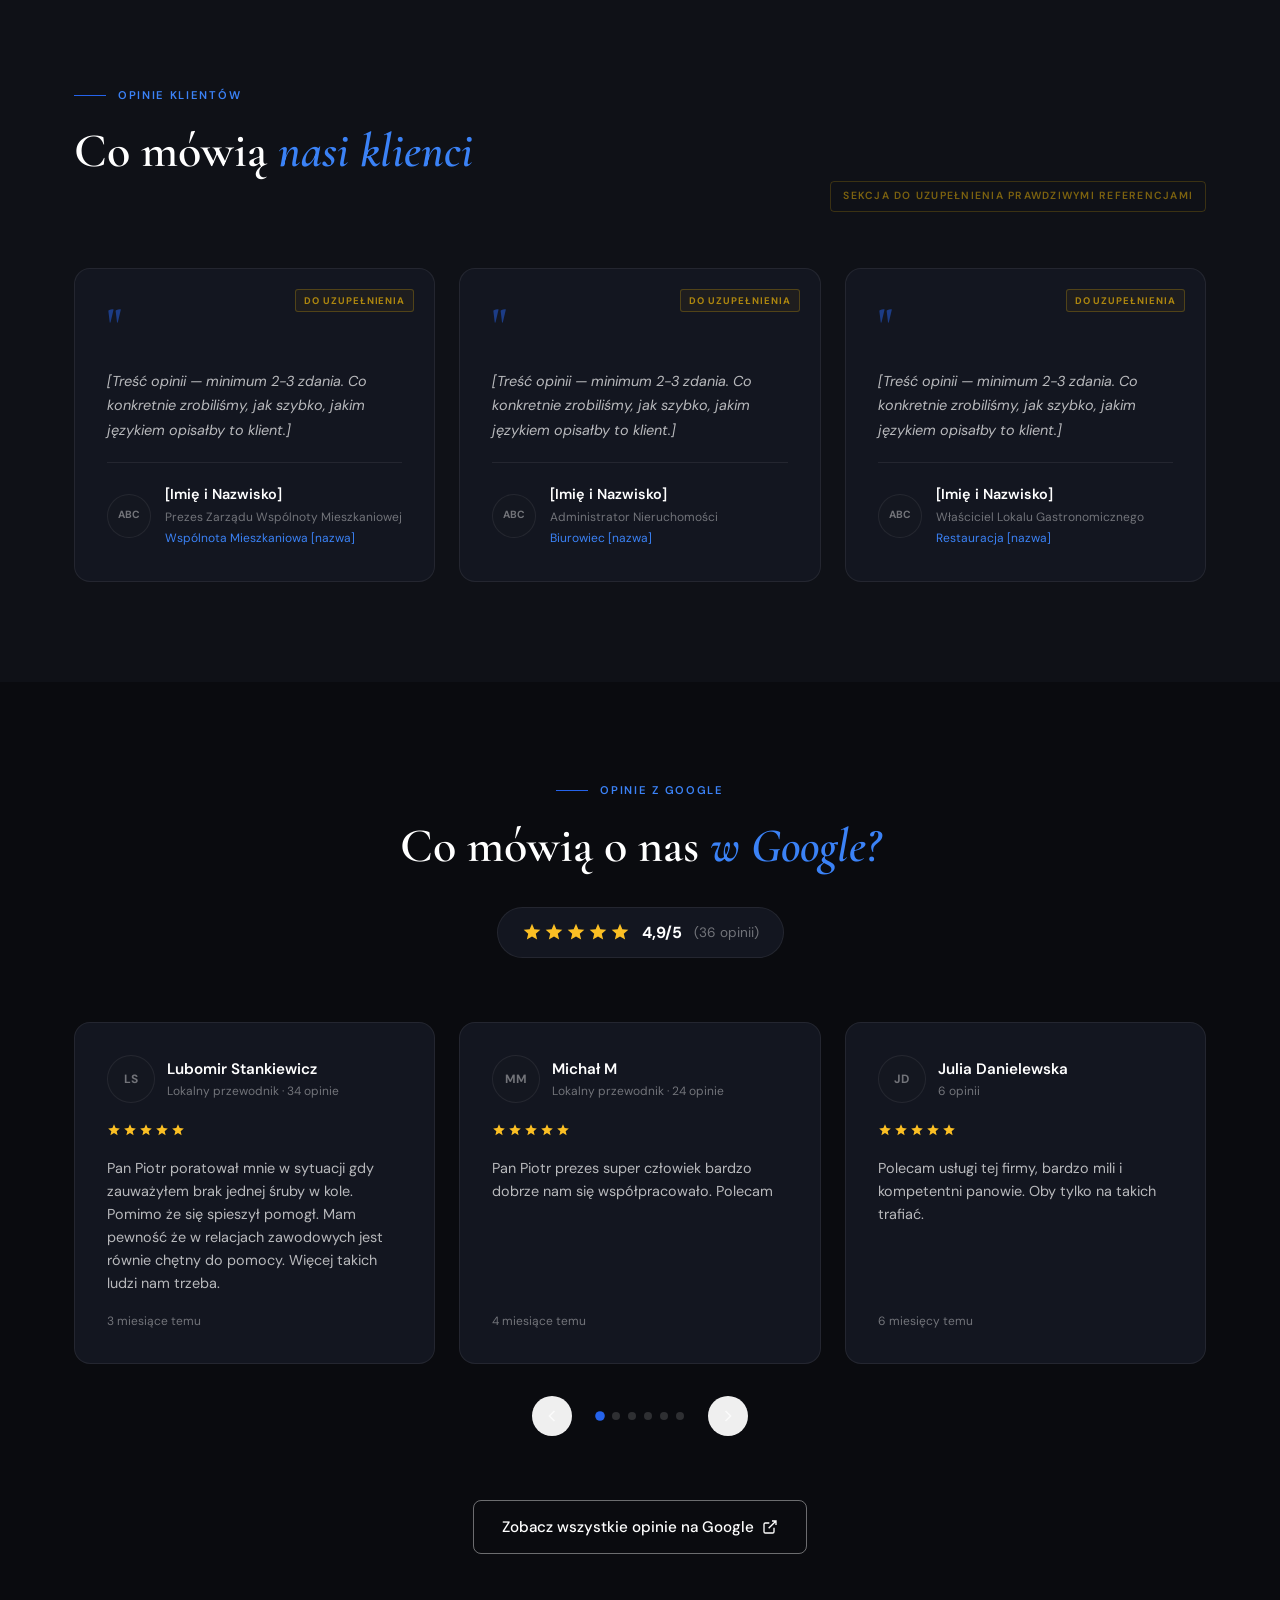
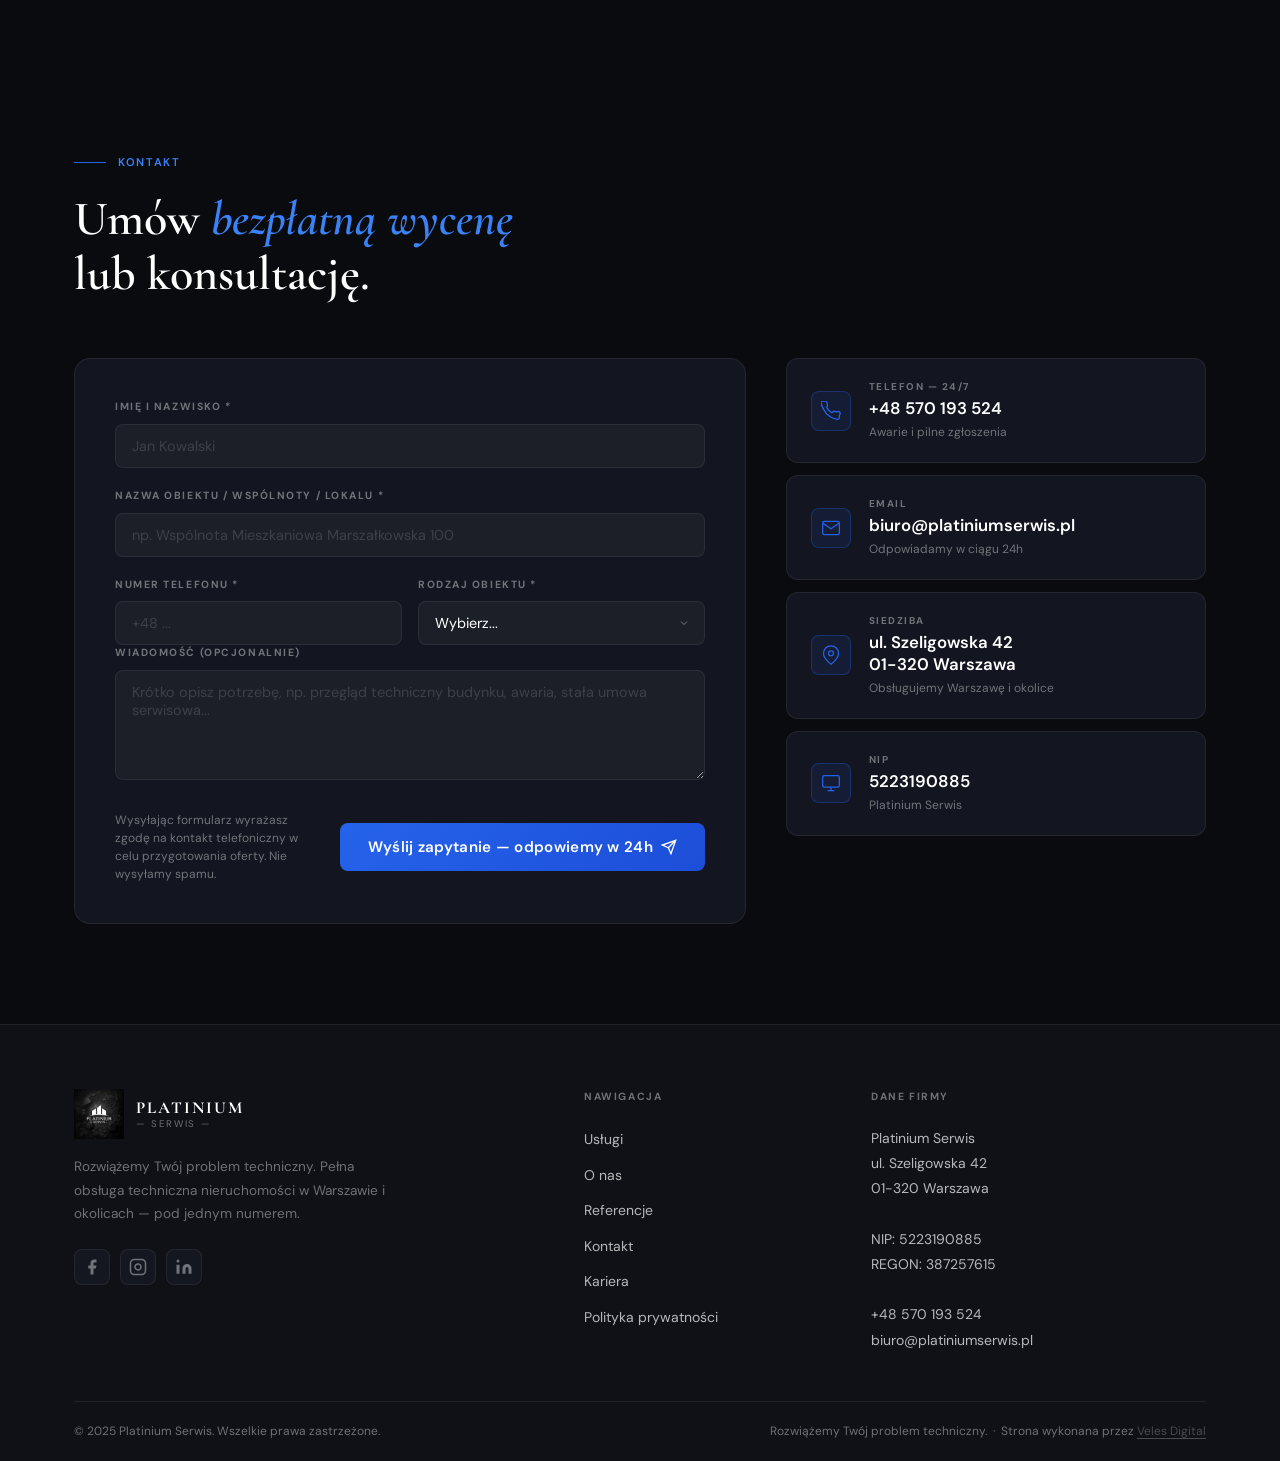
==== commit 81c0bf83: "feat: add PPOŻ and Reviews sections, update REGON - Added PPOŻ section after services. - Added Googl" ====
--- a/platinium-serwis/index.html
+++ b/platinium-serwis/index.html
@@ -740,7 +740,7 @@
           01-320 Warszawa<br>
           <br>
           NIP: 5223190885<br>
-          REGON: <span class="placeholder-tag">DO UZUPEŁNIENIA</span><br>
+          REGON: 387257615<br>
           <br>
           <a href="tel:+48570193524">+48 570 193 524</a><br>
           <a href="mailto:biuro@platiniumserwis.pl">biuro@platiniumserwis.pl</a>
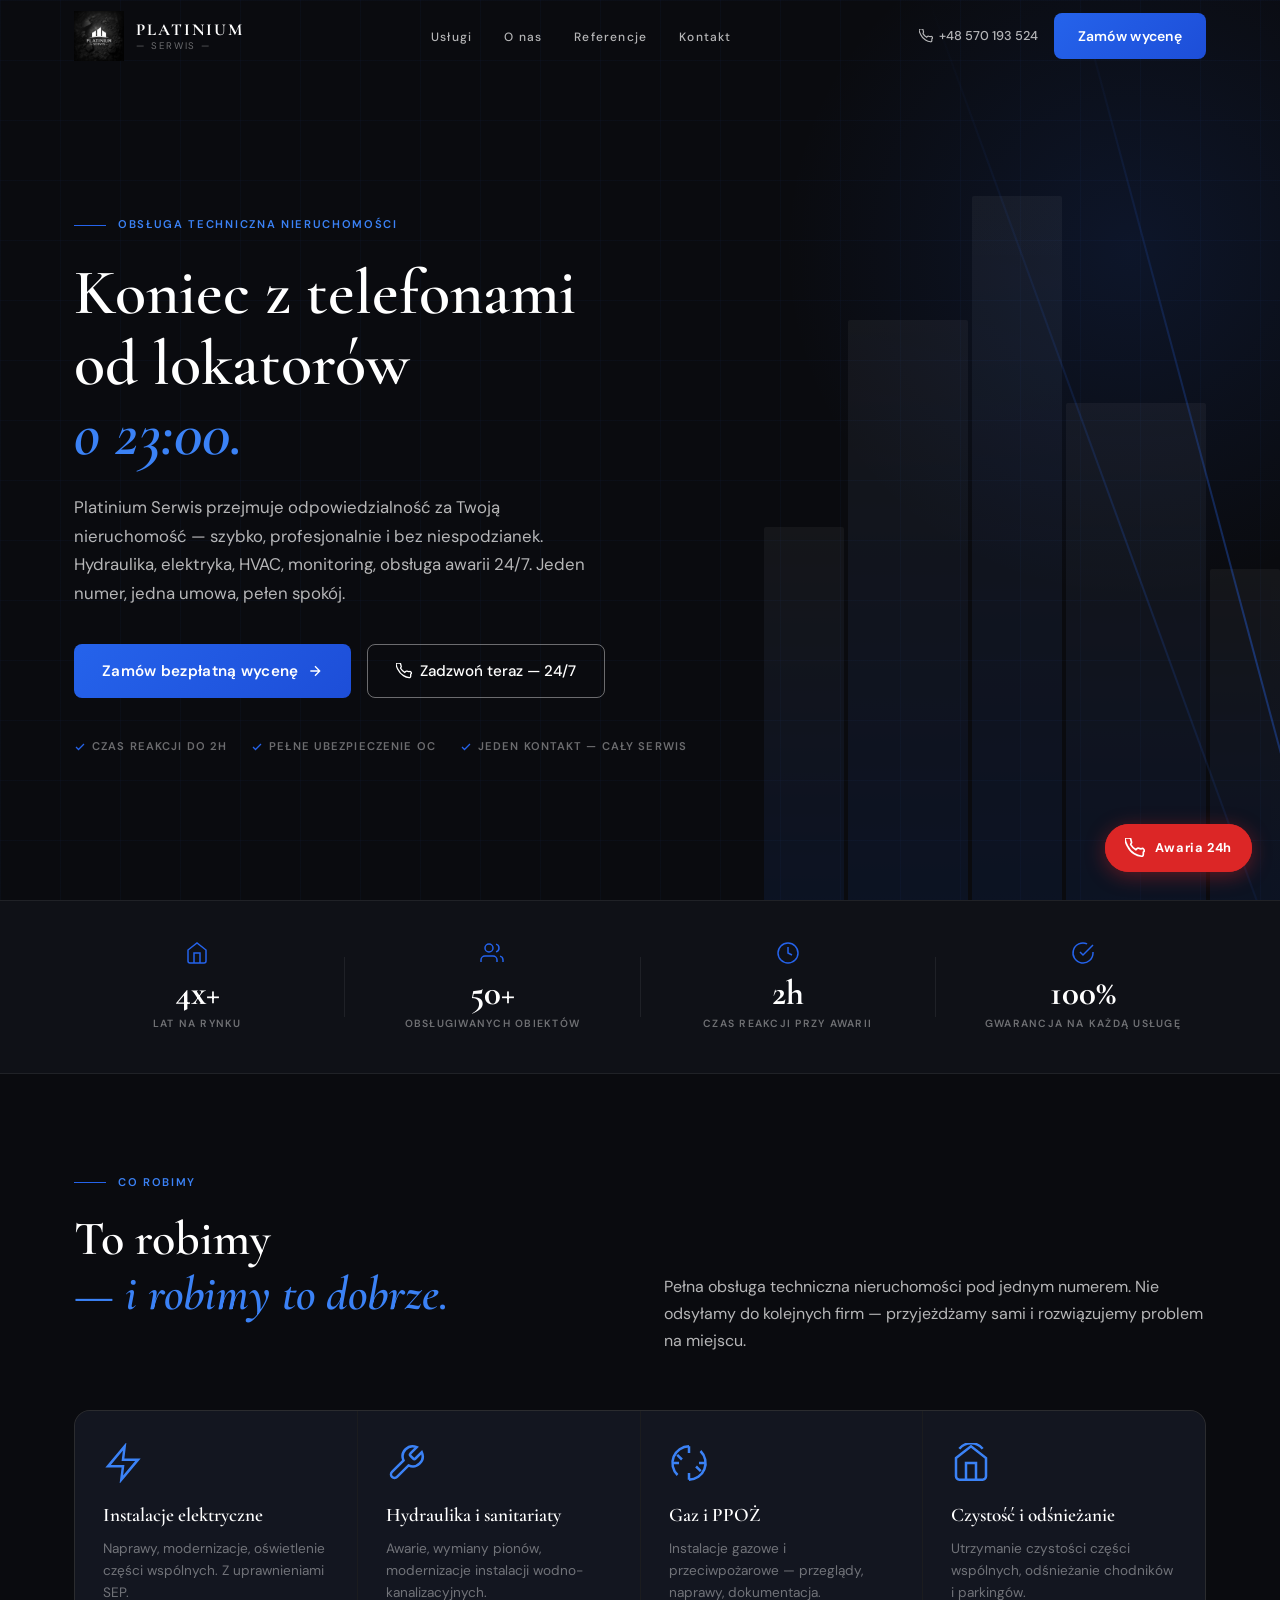
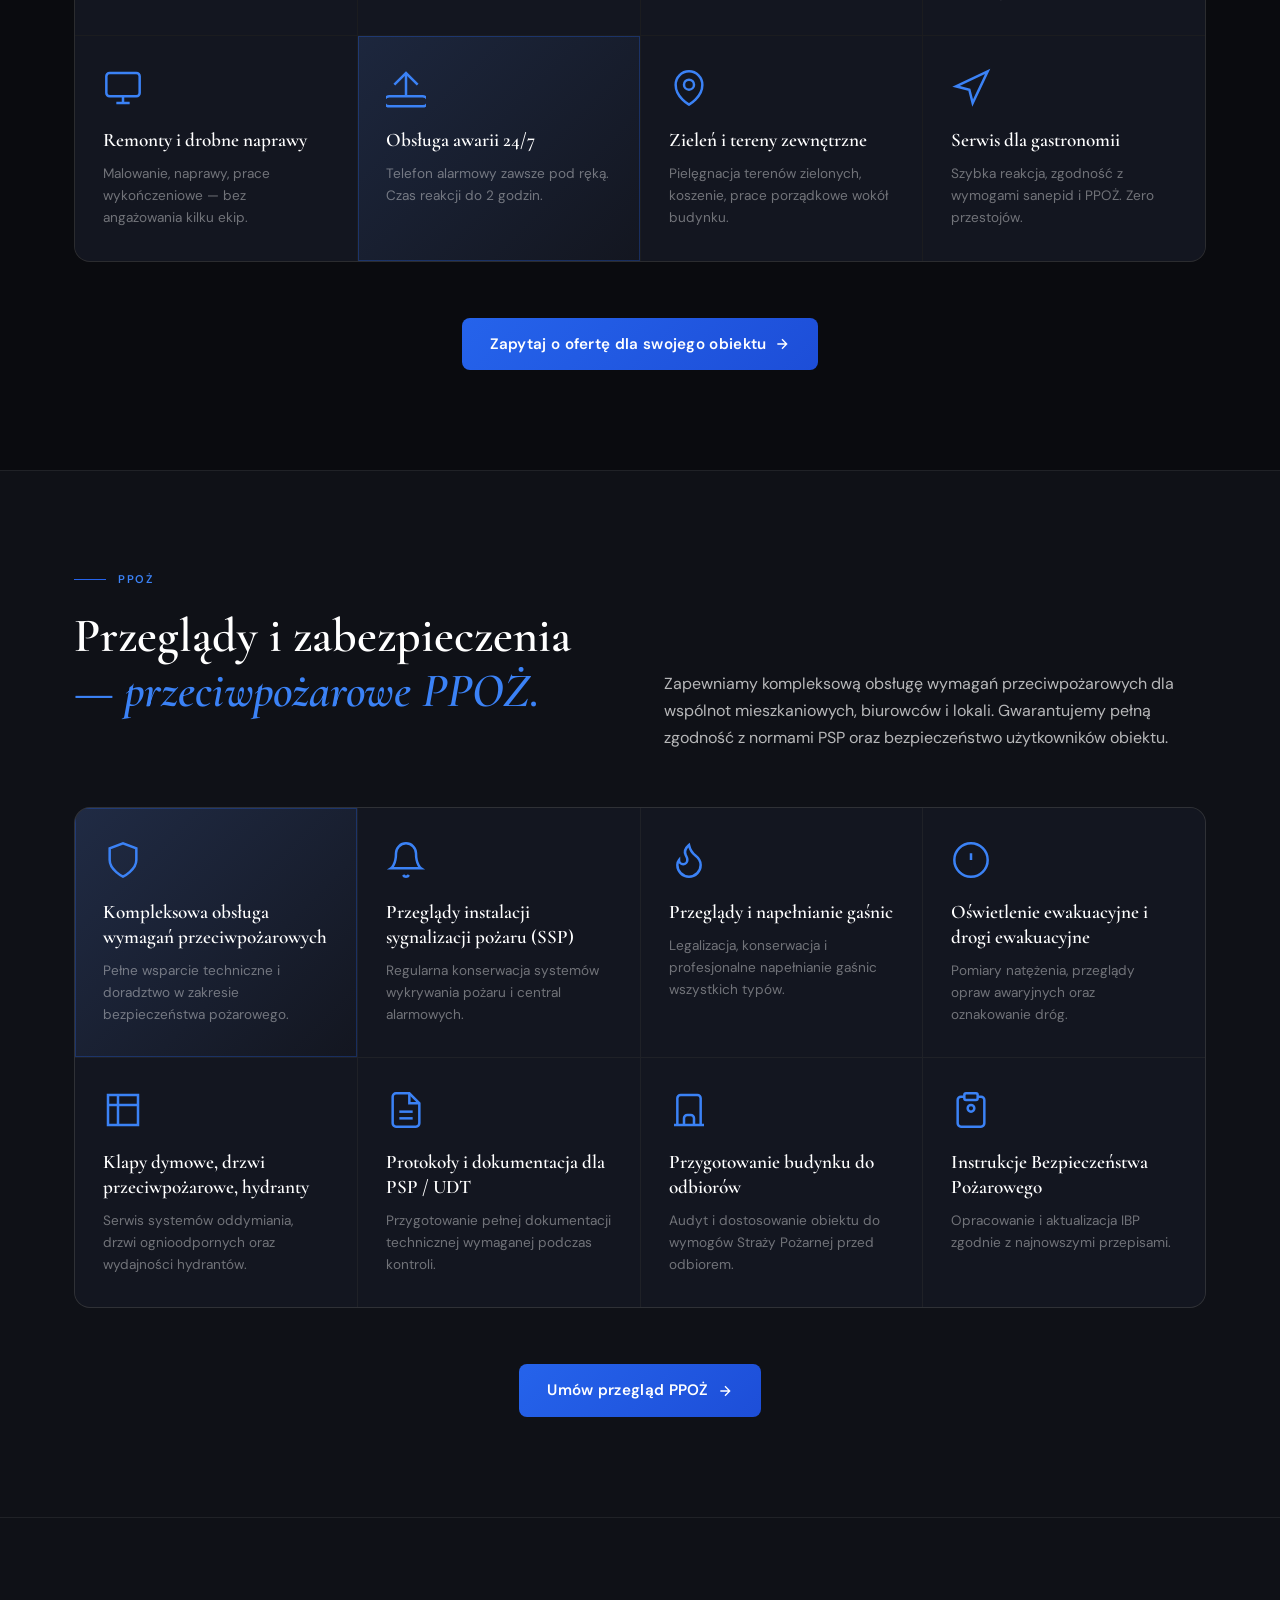
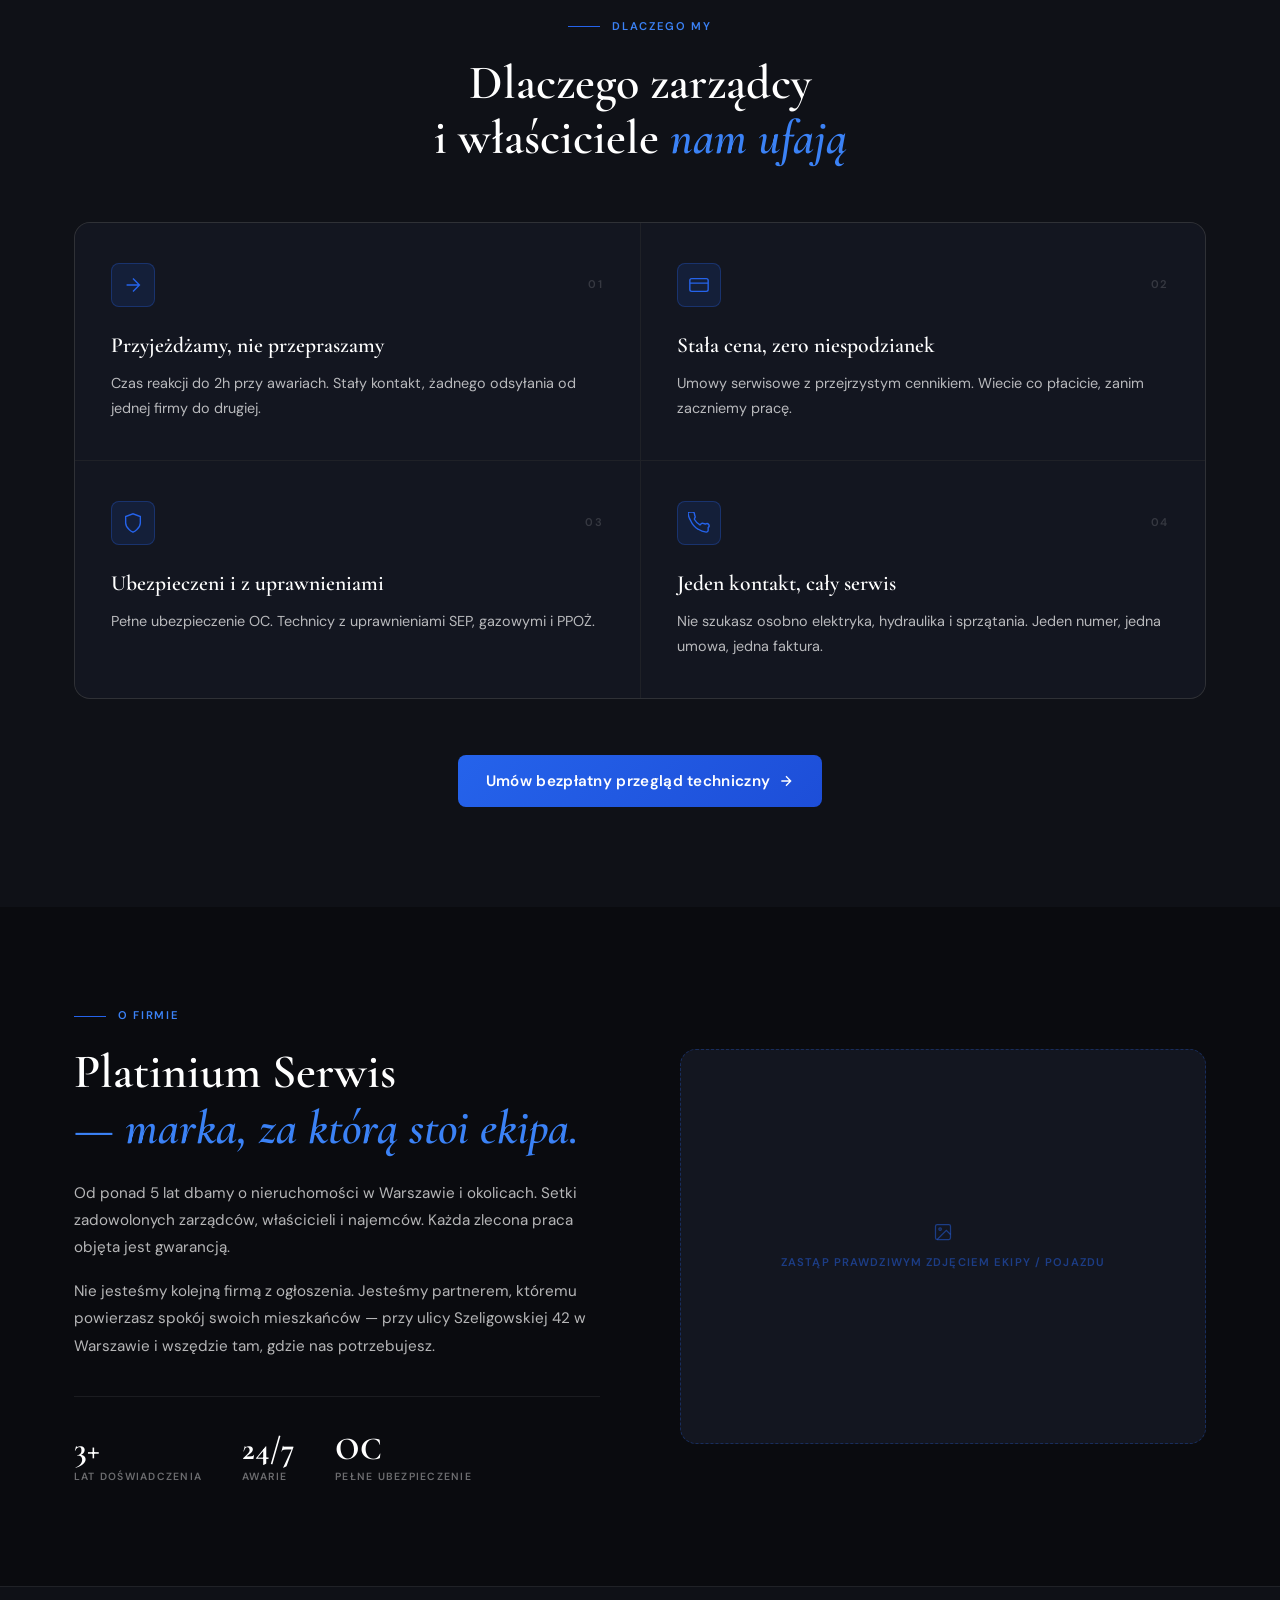
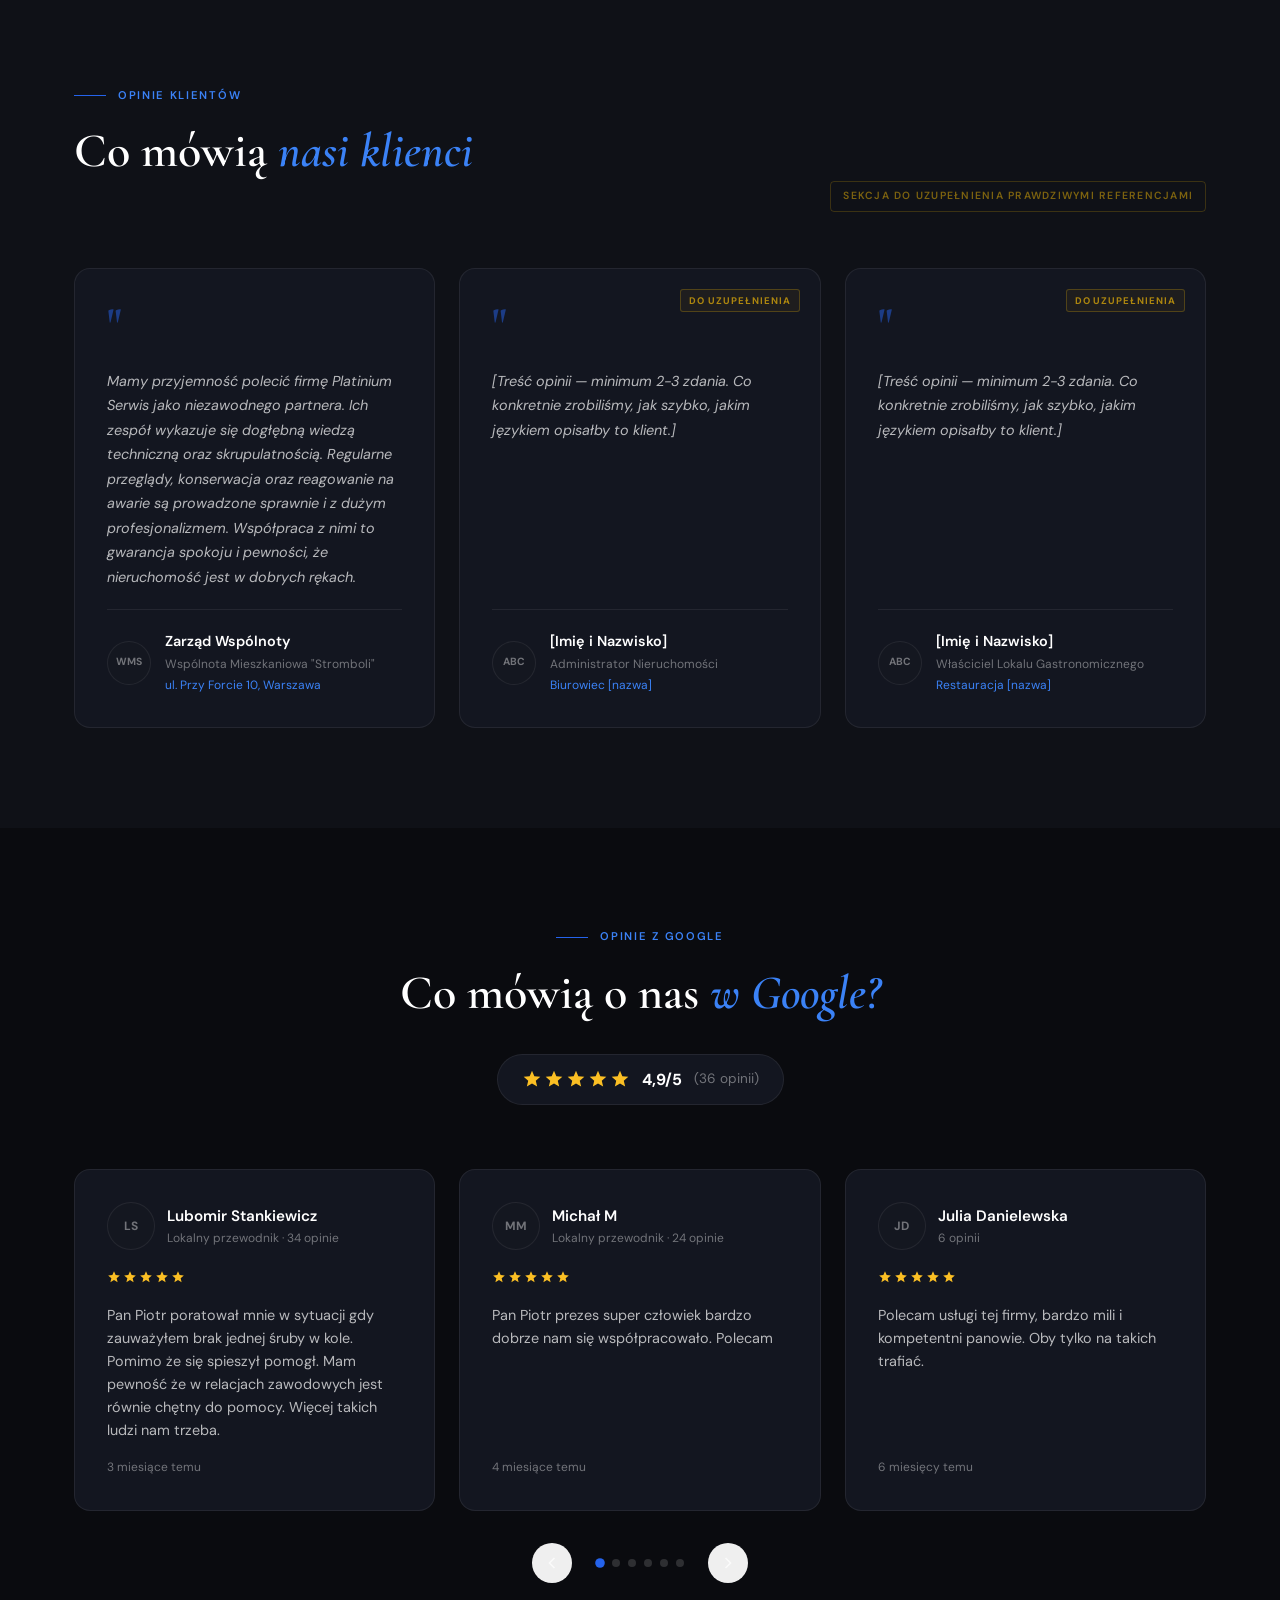
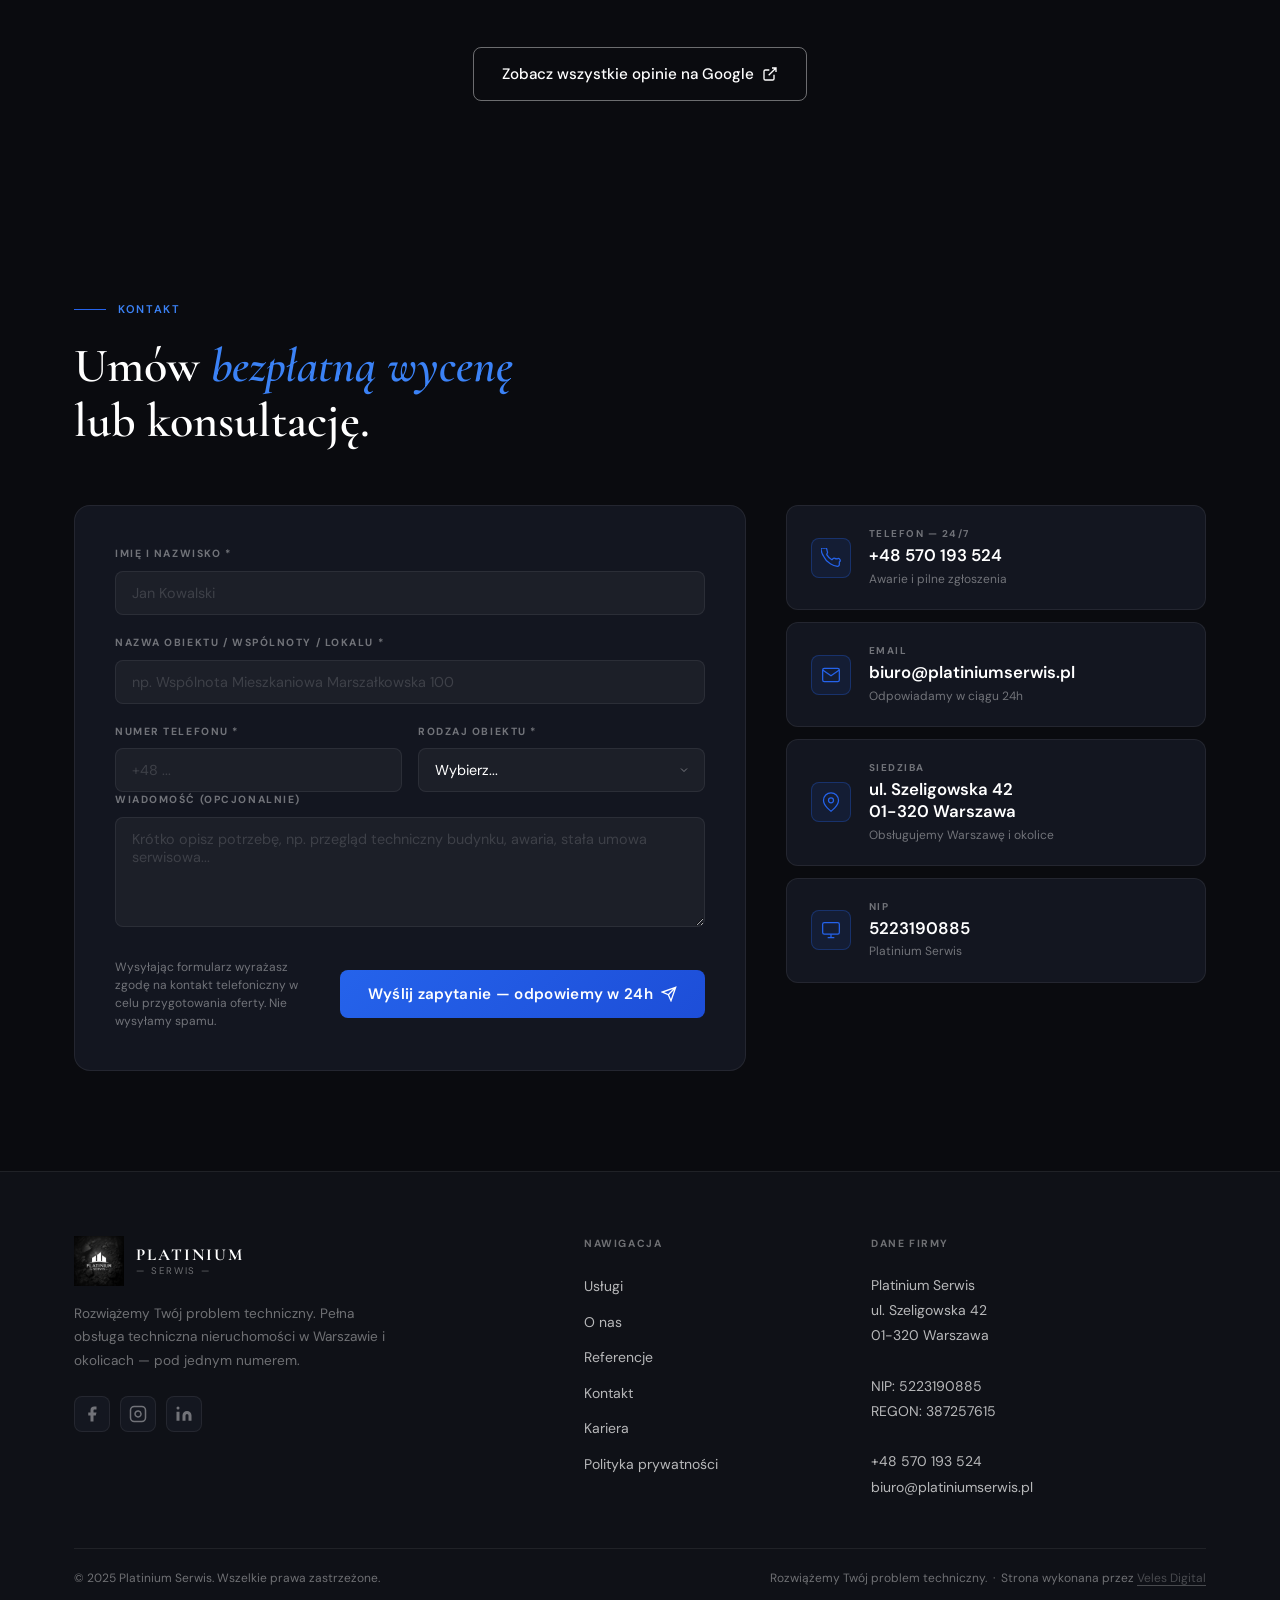
==== commit a600b2f7: "feat: add PPOŻ section and Google Reviews carousel - Integrated PPOŻ section after #uslugi with 8 se" ====
--- a/platinium-serwis/index.html
+++ b/platinium-serwis/index.html
@@ -387,15 +387,14 @@
     </div>
     <div class="testimonials-grid">
       <div class="testimonial-card">
-        <div class="testimonial-placeholder-badge">DO UZUPEŁNIENIA</div>
         <div class="quote-mark">"</div>
-        <p class="testimonial-text">[Treść opinii — minimum 2-3 zdania. Co konkretnie zrobiliśmy, jak szybko, jakim językiem opisałby to klient.]</p>
+        <p class="testimonial-text">Mamy przyjemność polecić firmę Platinium Serwis jako niezawodnego partnera. Ich zespół wykazuje się dogłębną wiedzą techniczną oraz skrupulatnością. Regularne przeglądy, konserwacja oraz reagowanie na awarie są prowadzone sprawnie i z dużym profesjonalizmem. Współpraca z nimi to gwarancja spokoju i pewności, że nieruchomość jest w dobrych rękach.</p>
         <div class="testimonial-author">
-          <div class="author-avatar">ABC</div>
+          <div class="author-avatar">WMS</div>
           <div class="author-info">
-            <strong>[Imię i Nazwisko]</strong>
-            <span>Prezes Zarządu Wspólnoty Mieszkaniowej</span>
-            <span class="author-building">Wspólnota Mieszkaniowa [nazwa]</span>
+            <strong>Zarząd Wspólnoty</strong>
+            <span>Wspólnota Mieszkaniowa "Stromboli"</span>
+            <span class="author-building">ul. Przy Forcie 10, Warszawa</span>
           </div>
         </div>
       </div>
